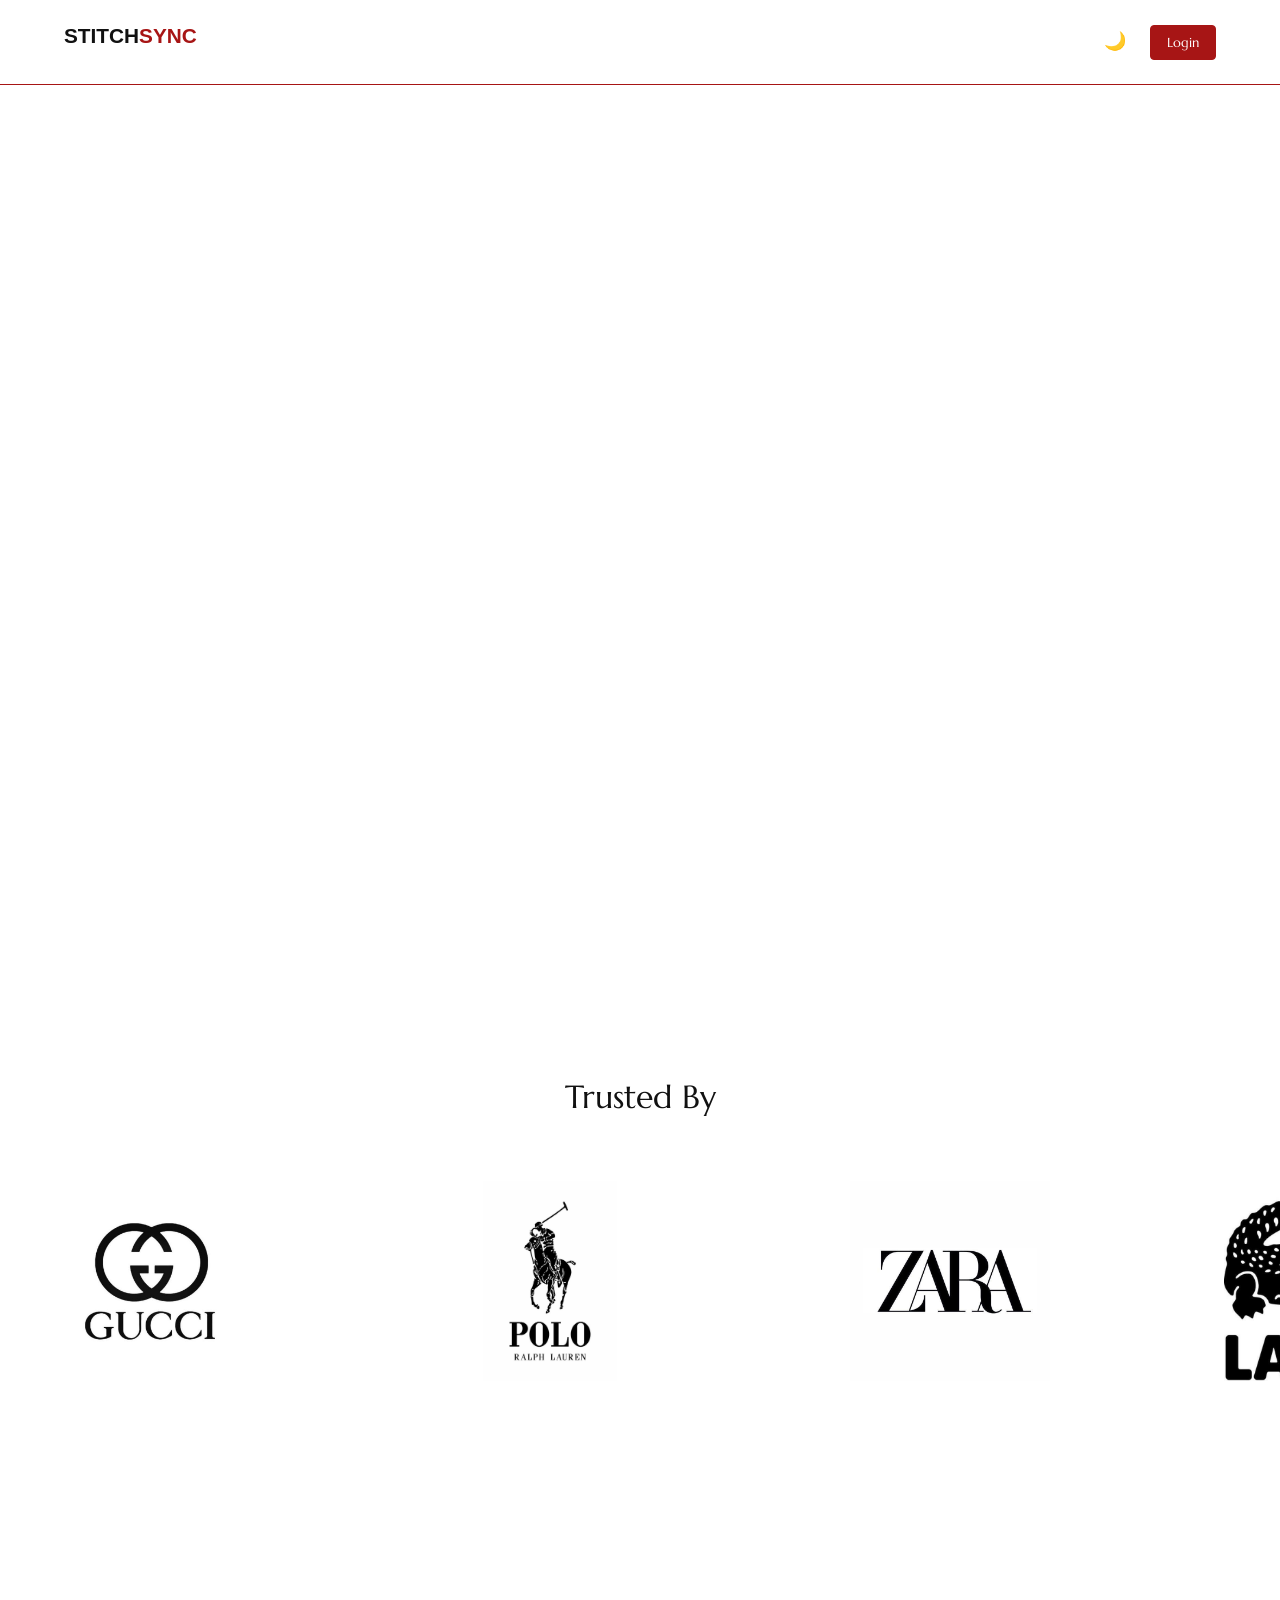
==== UI/index.html @ 815ba81d "dd" ====
<!DOCTYPE html>
<html lang="en">

<head>
<meta charset="UTF-8">
<meta name="viewport" content="width=device-width, initial-scale=1.0">
<title>StitchSync | Bespoke Fashion Tech</title>

<link rel="stylesheet" href="landing.css">

<link rel="preconnect" href="https://fonts.googleapis.com">
<link rel="preconnect" href="https://fonts.gstatic.com" crossorigin>

<link href="https://fonts.googleapis.com/css2?family=Marcellus&display=swap" rel="stylesheet">
<link href="https://fonts.googleapis.com/css2?family=Great+Vibes&family=Marcellus&display=swap" rel="stylesheet">

</head>

<body>

<section class="nav">
<nav class="navbar">

<div class="logo">STITCH<span>SYNC</span></div>

<div class="nav-links">

<button id="theme-toggle">🌙</button>
<button onclick="showLogin()" class="login-btn marcellus-regular">
Login
</button>

</div>

</nav>
</section>

<section class="hero-section">

<div class="hero-text">

<h1 class="hero-title great-vibes-regular">
The Future of Bespoke Fashion 
</h1>

<p class="marcellus-regular">
Virtual Fitting meets Precision Biometric Datas.
</p>
<p>
    A platform that connects fashion designers with customers, enabling them to create bespoke pieces with precision and ease\.
</p>

<button class="cta-button">Get Started</button>

</div>

<video class="hero-video" autoplay muted loop>
<source src="/206029_medium.mp4" type="video/mp4">
</video>

</section>
<header class="tbh marcellus-regular">
    Trusted By
</header>
<!-- section 3 -->
<section class="scroll-section">

<div class="scroll-track">

<!-- duplicate images for smooth loop -->
<div class="scroll-track-container">

    <img src="/image/download (2).jpg" class="scroll-img">
    <img src="/image/Ralph Lauren polo🐎.jpg" class="scroll-img">
    <img src="/image/Zara Logo.jpg" class="scroll-img">
    <img src="/image/download.jpg" class="scroll-img">
    
</div>
<!-- duplicate images for smooth loop -->
<div class="scroll-track-container">

    <img src="/image/download (2).jpg" class="scroll-img">
    <img src="/image/Ralph Lauren polo🐎.jpg" class="scroll-img">
    <img src="/image/Zara Logo.jpg" class="scroll-img">
    <img src="/image/download.jpg" class="scroll-img">
</div>

<div class="scroll-track-container">

    <img src="/image/download (2).jpg" class="scroll-img">
    <img src="/image/Ralph Lauren polo🐎.jpg" class="scroll-img">
    <img src="/image/Zara Logo.jpg" class="scroll-img">
    <img src="/image/download.jpg" class="scroll-img">
</div>


</div>

</section>

<script src="landing.js"></script>

</body>
</html>
---- UI/landing.css ----
:root{
--bg-color:#ffffff;
--text-color:#111;
--nav-bg:#ffffff;
--accent:#a71515;
}

.dark-mode{
--bg-color:#0e0e0e;
--text-color:#f5f5f5;
--nav-bg:#1a1a1a;
--accent:#ff4d4d;
}
.marcellus-regular { font-family: "Marcellus", serif; font-weight: 400; font-style: normal; } .great-vibes-regular { font-family: "Great Vibes", cursive; font-weight: 400; font-style: normal; }

body{
font-family:'Helvetica Neue', Arial, sans-serif;
background:var(--bg-color);
color:var(--text-color);
margin:0;
transition:0.4s;
}

.navbar{
display:flex;
justify-content:space-between;
padding:1.5rem 5%;
background:var(--nav-bg);
border-bottom:1px solid var(--accent);
}

.logo{
font-weight:bold;
font-size:1.3rem;
}

.logo span{
color:var(--accent);
}

.login-btn{
padding:0.5rem 1rem;
border:1px solid var(--accent);
border-radius:4px;
background:var(--accent);
color:#fff;
cursor:pointer;
}

#theme-toggle{
margin-right:10px;
padding:6px 10px;
border:none;
background:transparent;
font-size:18px;
cursor:pointer;
}

.hero-section{
position:relative;
height:80vh;
overflow:hidden;
display:flex;
gap:3rem;
justify-content:center;
margin-top:7rem;
margin-bottom: 10rem;

}

.hero-text{
display:flex;
flex-direction:column;
justify-content:center;
align-items:center;
text-align:center;
}

.hero-title{
font-size:3rem;
margin-bottom:1rem;
}

.hero-video{
object-fit:contain;
}

header.tbh{
font-size: 2rem;
margin-bottom: 2rem;
text-align: center;
}

/* scroll section 3 */
.scroll-section{
width:100%;
overflow:hidden;
padding:2rem 0;
background:#ffffff;
margin-bottom: 30rem;
}

.scroll-track{
display:flex;
align-items:center;
gap:70px;
width:max-content;

animation: scrollLeft 20s linear infinite;
}
.scroll-track-container{
display:flex;
gap:100px;
}

.scroll-img{
height:200px;
width:300px;
object-fit:contain;
}

@keyframes scrollLeft{

0%{
transform: translateX(0);
}

100%{
transform: translateX(-50%);
}

}
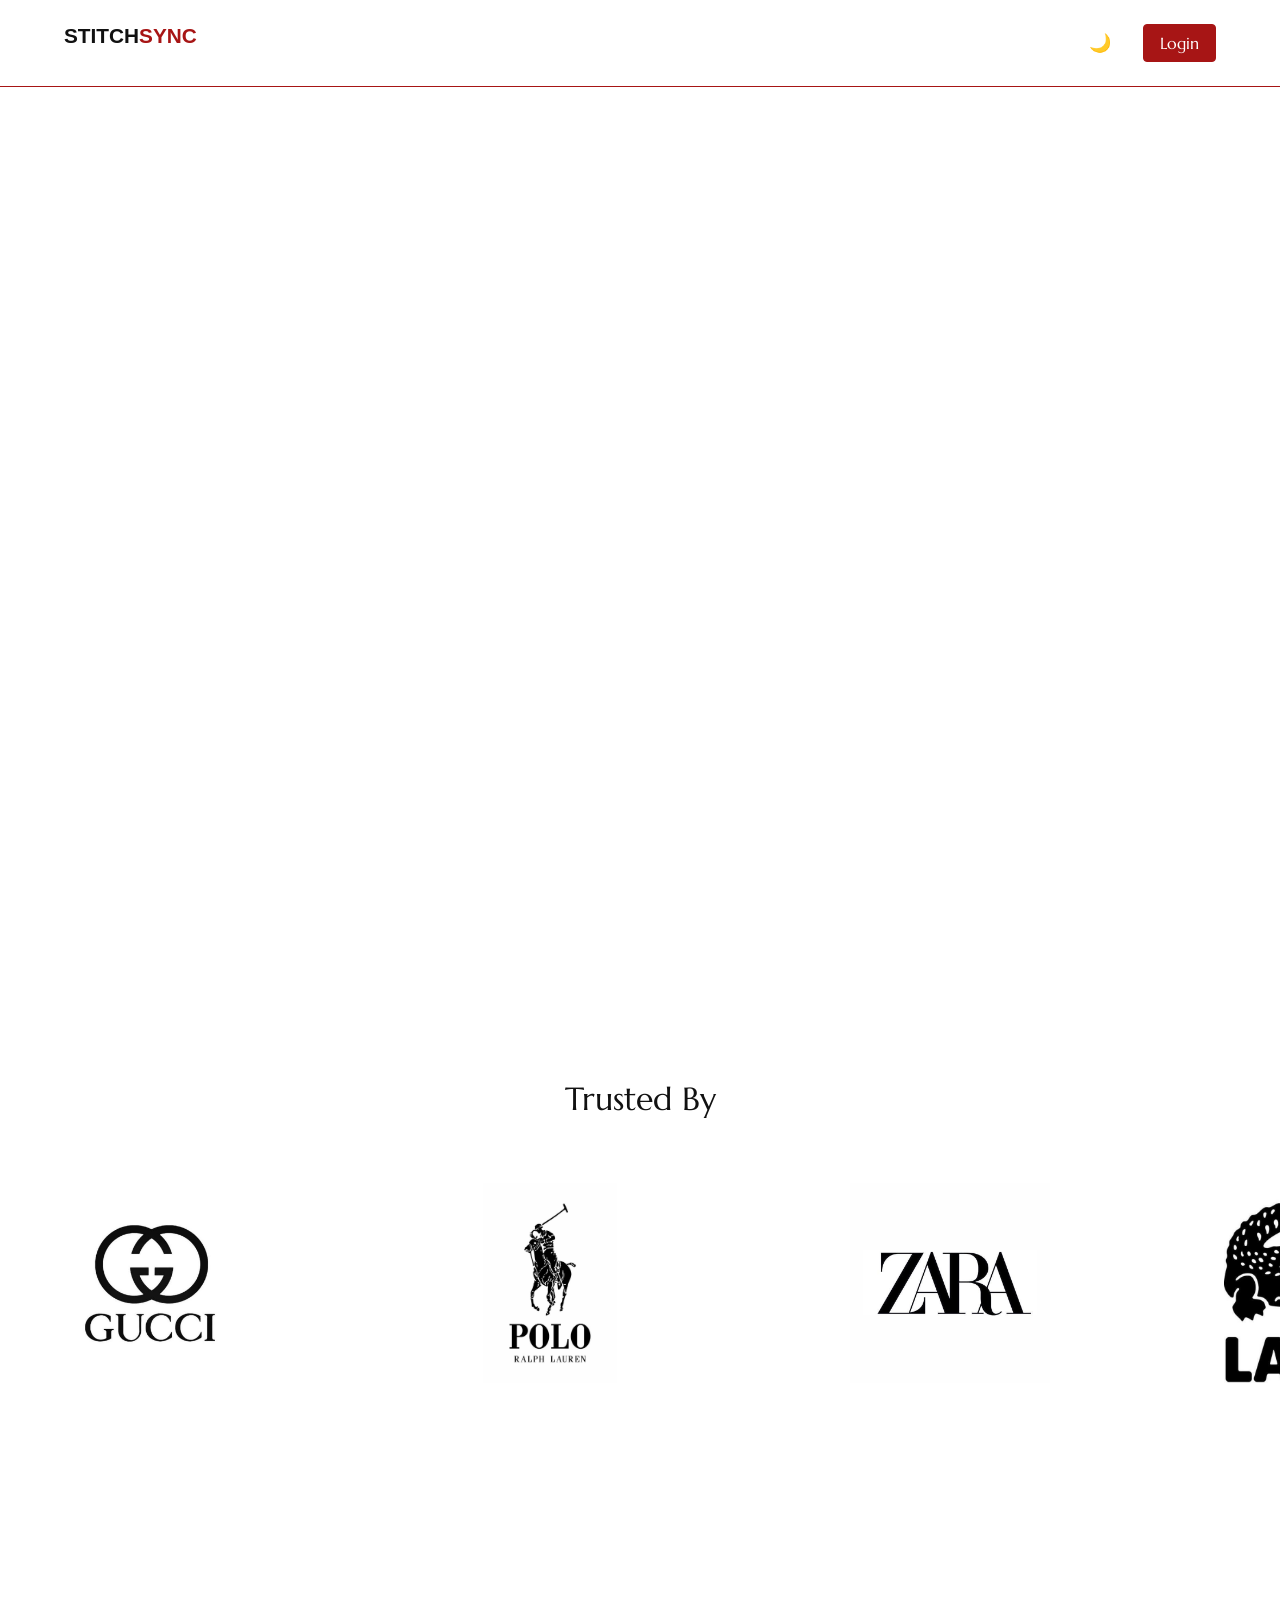
==== commit 70922c41: "kk" ====
--- a/UI/index.html
+++ b/UI/index.html
@@ -7,6 +7,7 @@
 <title>StitchSync | Bespoke Fashion Tech</title>
 
 <link rel="stylesheet" href="landing.css">
+<link rel="stylesheet" href="responsive.css">
 
 <link rel="preconnect" href="https://fonts.googleapis.com">
 <link rel="preconnect" href="https://fonts.gstatic.com" crossorigin>
@@ -26,9 +27,9 @@
 <div class="nav-links">
 
 <button id="theme-toggle">🌙</button>
-<button onclick="showLogin()" class="login-btn marcellus-regular">
+<a href="userlogin.html" class="login-btn marcellus-regular">
 Login
-</button>
+</a>
 
 </div>
 
@@ -46,16 +47,14 @@
 <p class="marcellus-regular">
 Virtual Fitting meets Precision Biometric Datas.
 </p>
-<p>
-    A platform that connects fashion designers with customers, enabling them to create bespoke pieces with precision and ease\.
-</p>
 
-<button class="cta-button">Get Started</button>
+
+<button class="cta-button" id="get-started">Enter the Atelier</button>
 
 </div>
 
-<video class="hero-video" autoplay muted loop>
-<source src="/206029_medium.mp4" type="video/mp4">
+<video class="hero-video" autoplay muted loop playsinline>
+<source src="206029_medium.mp4" type="video/mp4">
 </video>
 
 </section>
@@ -70,27 +69,27 @@
 <!-- duplicate images for smooth loop -->
 <div class="scroll-track-container">
 
-    <img src="/image/download (2).jpg" class="scroll-img">
-    <img src="/image/Ralph Lauren polo🐎.jpg" class="scroll-img">
-    <img src="/image/Zara Logo.jpg" class="scroll-img">
-    <img src="/image/download.jpg" class="scroll-img">
+    <img src="image/download-2.jpg" class="scroll-img">
+    <img src="image/ralph-lauren-polo.jpg" class="scroll-img">
+    <img src="image/zara-logo.jpg" class="scroll-img">
+    <img src="image/download.jpg" class="scroll-img">
     
 </div>
 <!-- duplicate images for smooth loop -->
 <div class="scroll-track-container">
 
-    <img src="/image/download (2).jpg" class="scroll-img">
-    <img src="/image/Ralph Lauren polo🐎.jpg" class="scroll-img">
-    <img src="/image/Zara Logo.jpg" class="scroll-img">
-    <img src="/image/download.jpg" class="scroll-img">
+    <img src="image/download-2.jpg" class="scroll-img">
+    <img src="image/ralph-lauren-polo.jpg" class="scroll-img">
+    <img src="image/zara-logo.jpg" class="scroll-img">
+    <img src="image/download.jpg" class="scroll-img">
 </div>
 
 <div class="scroll-track-container">
 
-    <img src="/image/download (2).jpg" class="scroll-img">
-    <img src="/image/Ralph Lauren polo🐎.jpg" class="scroll-img">
-    <img src="/image/Zara Logo.jpg" class="scroll-img">
-    <img src="/image/download.jpg" class="scroll-img">
+    <img src="image/download-2.jpg" class="scroll-img">
+    <img src="image/ralph-lauren-polo.jpg" class="scroll-img">     
+    <img src="image/zara-logo.jpg" class="scroll-img">
+    <img src="image/download.jpg" class="scroll-img">
 </div>
 
 
@@ -98,7 +97,27 @@
 
 </section>
 
+<dialog class="role-dialog" id="role-dialog">
+  <form method="dialog" class="role-dialog__card">
+    <div class="role-dialog__header">
+      <div class="role-dialog__title marcellus-regular">Join StitchSync</div>
+      <button class="role-dialog__close" value="cancel" aria-label="Close">×</button>
+    </div>
+    <div class="role-dialog__body">
+      <div class="role-dialog__subtitle marcellus-regular">Sign up as</div>
+      <div class="role-dialog__actions">
+        <a class="role-dialog__btn role-dialog__btn--primary" href="signup.html?role=manufacturer">Manufacturer</a>
+        <a class="role-dialog__btn" href="signup.html?role=app">App User</a>
+      </div>
+      <div class="role-dialog__hint marcellus-regular">
+        Already have an account?
+        <a class="role-dialog__link" href="userlogin.html">Log in</a>
+      </div>
+    </div>
+  </form>
+</dialog>
+
 <script src="landing.js"></script>
 
 </body>
-</html>+</html>
--- a/UI/landing.css
+++ b/UI/landing.css
@@ -39,12 +39,21 @@
 }
 
 .login-btn{
+display:inline-flex;
+align-items:center;
 padding:0.5rem 1rem;
 border:1px solid var(--accent);
 border-radius:4px;
 background:var(--accent);
 color:#fff;
 cursor:pointer;
+text-decoration:none;
+}
+
+.nav-links{
+display:flex;
+align-items:center;
+gap:0.75rem;
 }
 
 #theme-toggle{
@@ -54,6 +63,121 @@
 background:transparent;
 font-size:18px;
 cursor:pointer;
+}
+
+.cta-button{
+display:inline-flex;
+align-items:center;
+justify-content:center;
+gap:0.5rem;
+padding:0.9rem 1.25rem;
+border-radius:999px;
+border:1px solid var(--accent);
+background:linear-gradient(135deg, var(--accent), #d84a4a);
+color:#fff;
+font-weight:600;
+letter-spacing:0.3px;
+cursor:pointer;
+transition:transform 0.15s ease, filter 0.15s ease;
+}
+
+.cta-button:hover{
+filter:brightness(1.03);
+transform:translateY(-1px);
+}
+
+.cta-button:active{
+transform:translateY(0);
+}
+
+.role-dialog{
+border:none;
+padding:0;
+background:transparent;
+}
+
+.role-dialog::backdrop{
+background:rgba(0,0,0,0.55);
+}
+
+.role-dialog__card{
+width:min(92vw, 440px);
+margin:auto;
+border-radius:16px;
+border:1px solid rgba(0,0,0,0.12);
+background:var(--nav-bg);
+color:var(--text-color);
+padding:1.1rem 1.1rem 1.25rem;
+box-shadow:0 20px 60px rgba(0,0,0,0.25);
+}
+
+.role-dialog__header{
+display:flex;
+align-items:center;
+justify-content:space-between;
+gap:1rem;
+margin-bottom:0.75rem;
+}
+
+.role-dialog__title{
+font-size:1.4rem;
+letter-spacing:0.4px;
+}
+
+.role-dialog__close{
+border:1px solid rgba(0,0,0,0.14);
+background:transparent;
+color:var(--text-color);
+border-radius:10px;
+width:38px;
+height:38px;
+cursor:pointer;
+font-size:22px;
+line-height:1;
+}
+
+.role-dialog__subtitle{
+font-size:1.05rem;
+margin-bottom:0.75rem;
+opacity:0.9;
+}
+
+.role-dialog__actions{
+display:grid;
+grid-template-columns:1fr;
+gap:0.75rem;
+margin-bottom:0.9rem;
+}
+
+.role-dialog__btn{
+display:inline-flex;
+align-items:center;
+justify-content:center;
+padding:0.9rem 1rem;
+border-radius:12px;
+border:1px solid rgba(0,0,0,0.14);
+background:transparent;
+color:var(--text-color);
+text-decoration:none;
+font-weight:600;
+}
+
+.role-dialog__btn--primary{
+border-color:var(--accent);
+background:var(--accent);
+color:#fff;
+}
+
+.role-dialog__hint{
+font-size:0.95rem;
+opacity:0.85;
+text-align:center;
+}
+
+.role-dialog__link{
+color:var(--accent);
+text-decoration:none;
+font-weight:600;
 }
 
 .hero-section{
@@ -129,4 +253,4 @@
 transform: translateX(-50%);
 }
 
-}+}
--- a/UI/responsive.css
+++ b/UI/responsive.css
@@ -0,0 +1,58 @@
+
+[class*="col-"] {
+  width: 100%;
+}
+
+@media only screen and (min-width: 600px) {
+  .col-s-1 {width: 8.33%;}
+  .col-s-2 {width: 16.66%;}
+  .col-s-3 {width: 25%;}
+  .col-s-4 {width: 33.33%;}
+  .col-s-5 {width: 41.66%;}
+  .col-s-6 {width: 50%;}
+  .col-s-7 {width: 58.33%;}
+  .col-s-8 {width: 66.66%;}
+  .col-s-9 {width: 75%;}
+  .col-s-10 {width: 83.33%;}
+  .col-s-11 {width: 91.66%;}
+  .col-s-12 {width: 100%;}
+}
+
+@media only screen and (min-width: 768px) {
+  .col-1 {width: 8.33%;}
+  .col-2 {width: 16.66%;}
+  .col-3 {width: 25%;}
+  .col-4 {width: 33.33%;}
+  .col-5 {width: 41.66%;}
+  .col-6 {width: 50%;}
+  .col-7 {width: 58.33%;}
+  .col-8 {width: 66.66%;}
+  .col-9 {width: 75%;}
+  .col-10 {width: 83.33%;}
+  .col-11 {width: 91.66%;}
+  .col-12 {width: 100%;}
+}
+
+@media screen and (max-width: 768px) {
+  .hero-section {
+    flex-direction: column;
+    height: auto;
+    margin-top: 4rem;
+    margin-bottom: 5rem;
+  }
+
+  .hero-text {
+    align-items: center;
+  }
+
+  .hero-title {
+    font-size: 2.5rem;
+  }
+
+  .hero-video {
+    width: 100%;
+    height: auto;
+    max-height: 50vh;
+    object-fit: cover;
+  }
+}
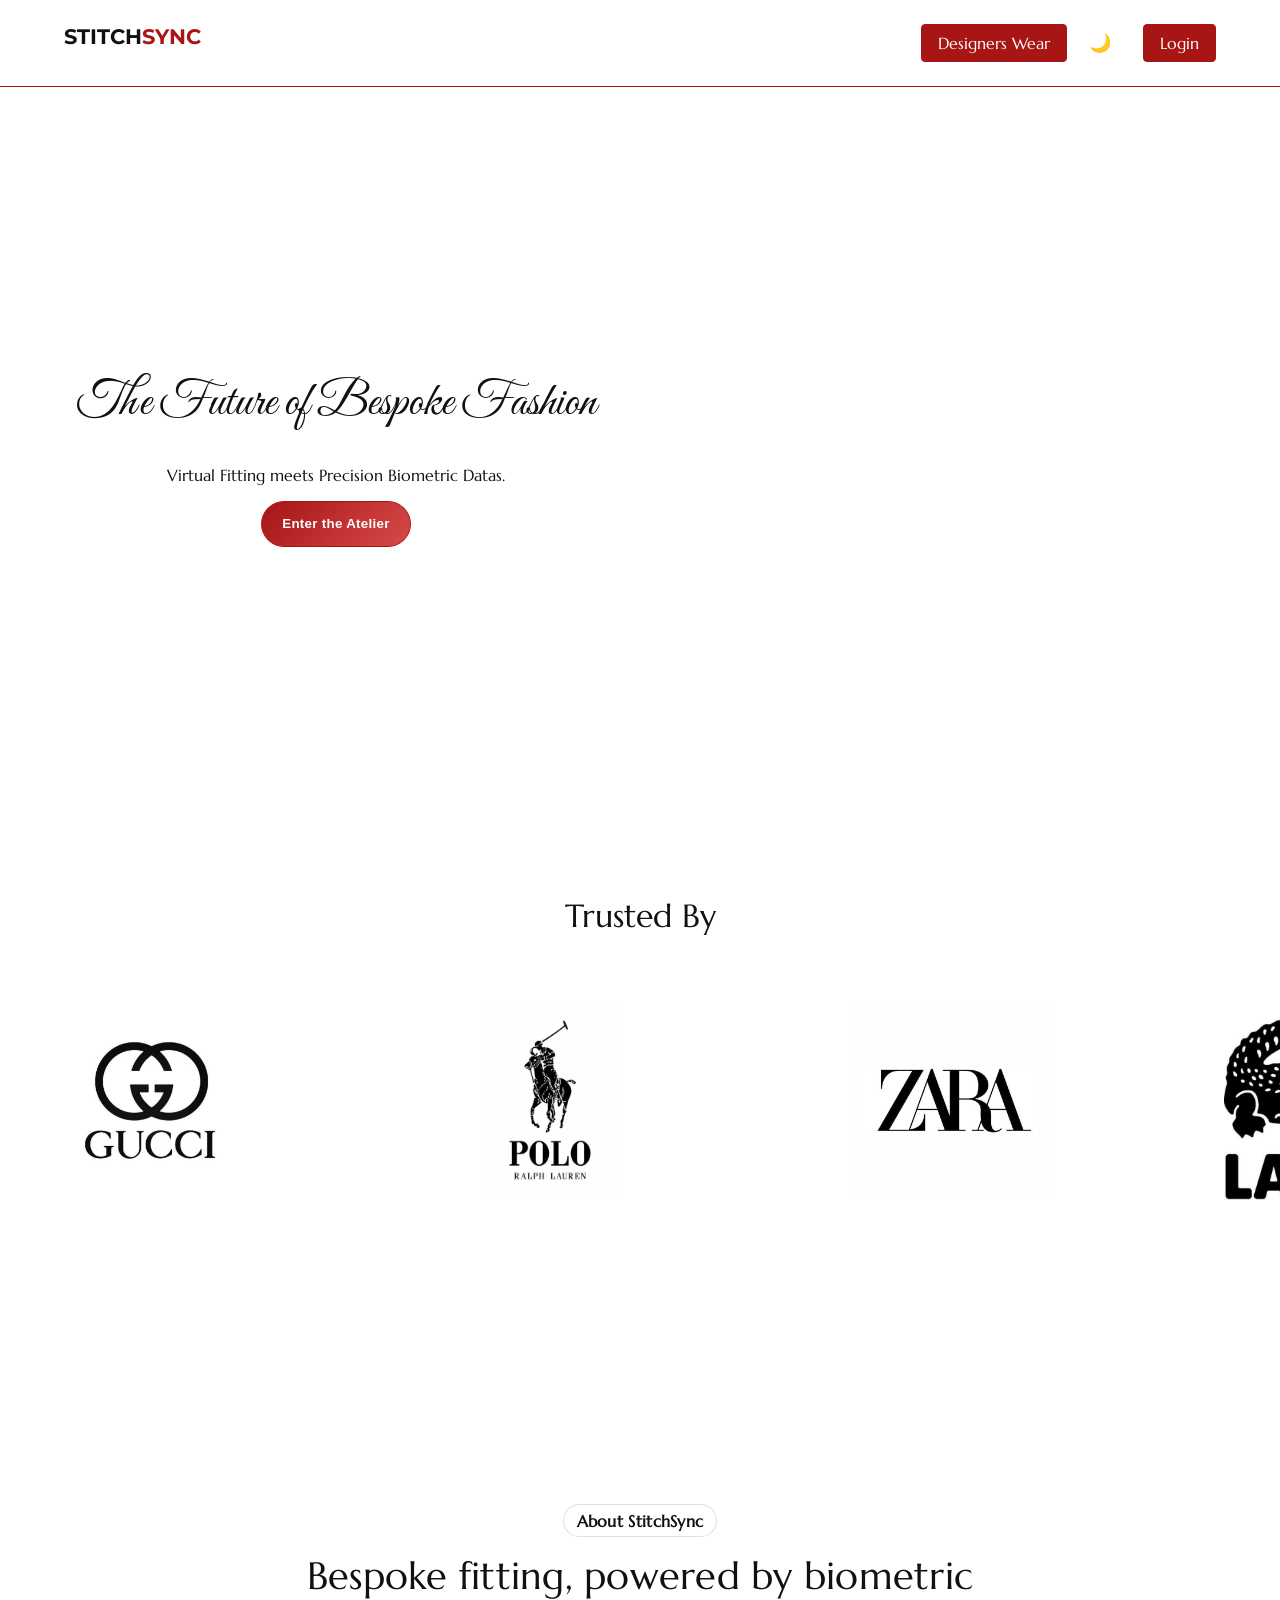
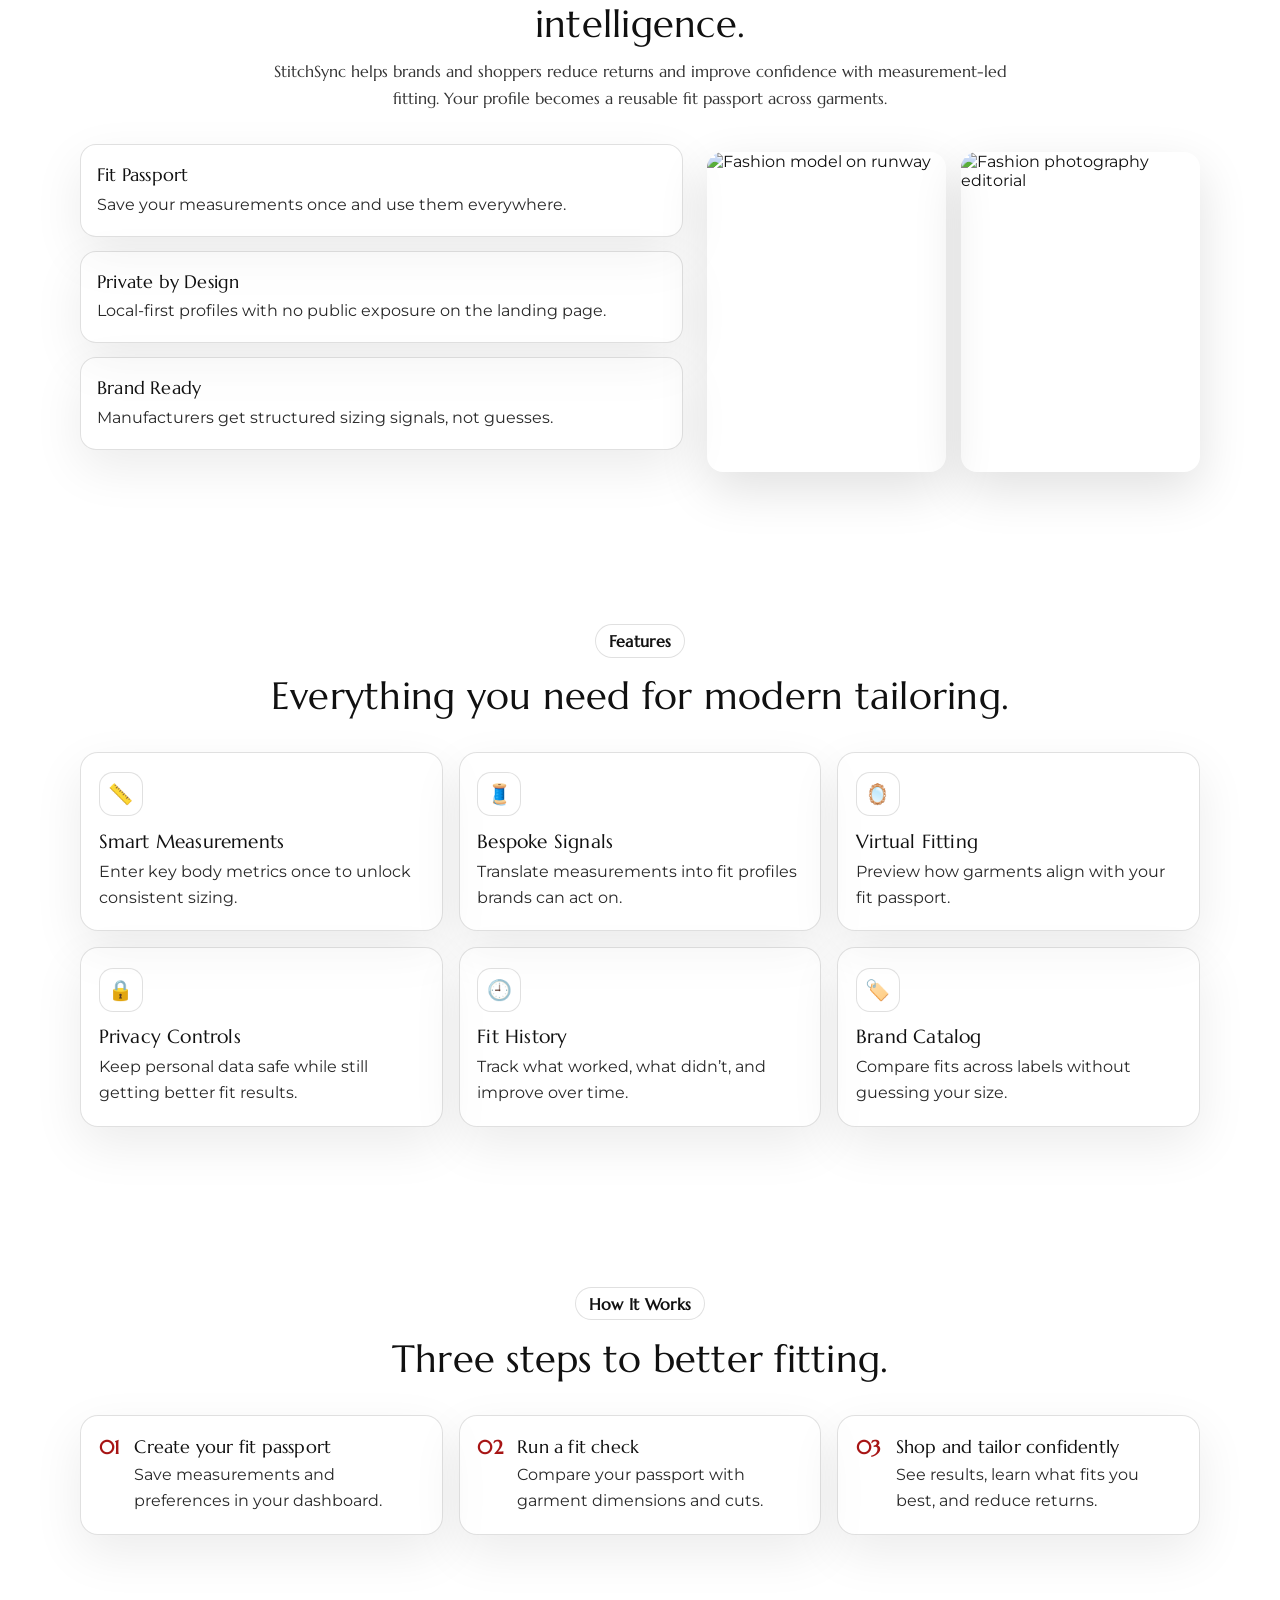
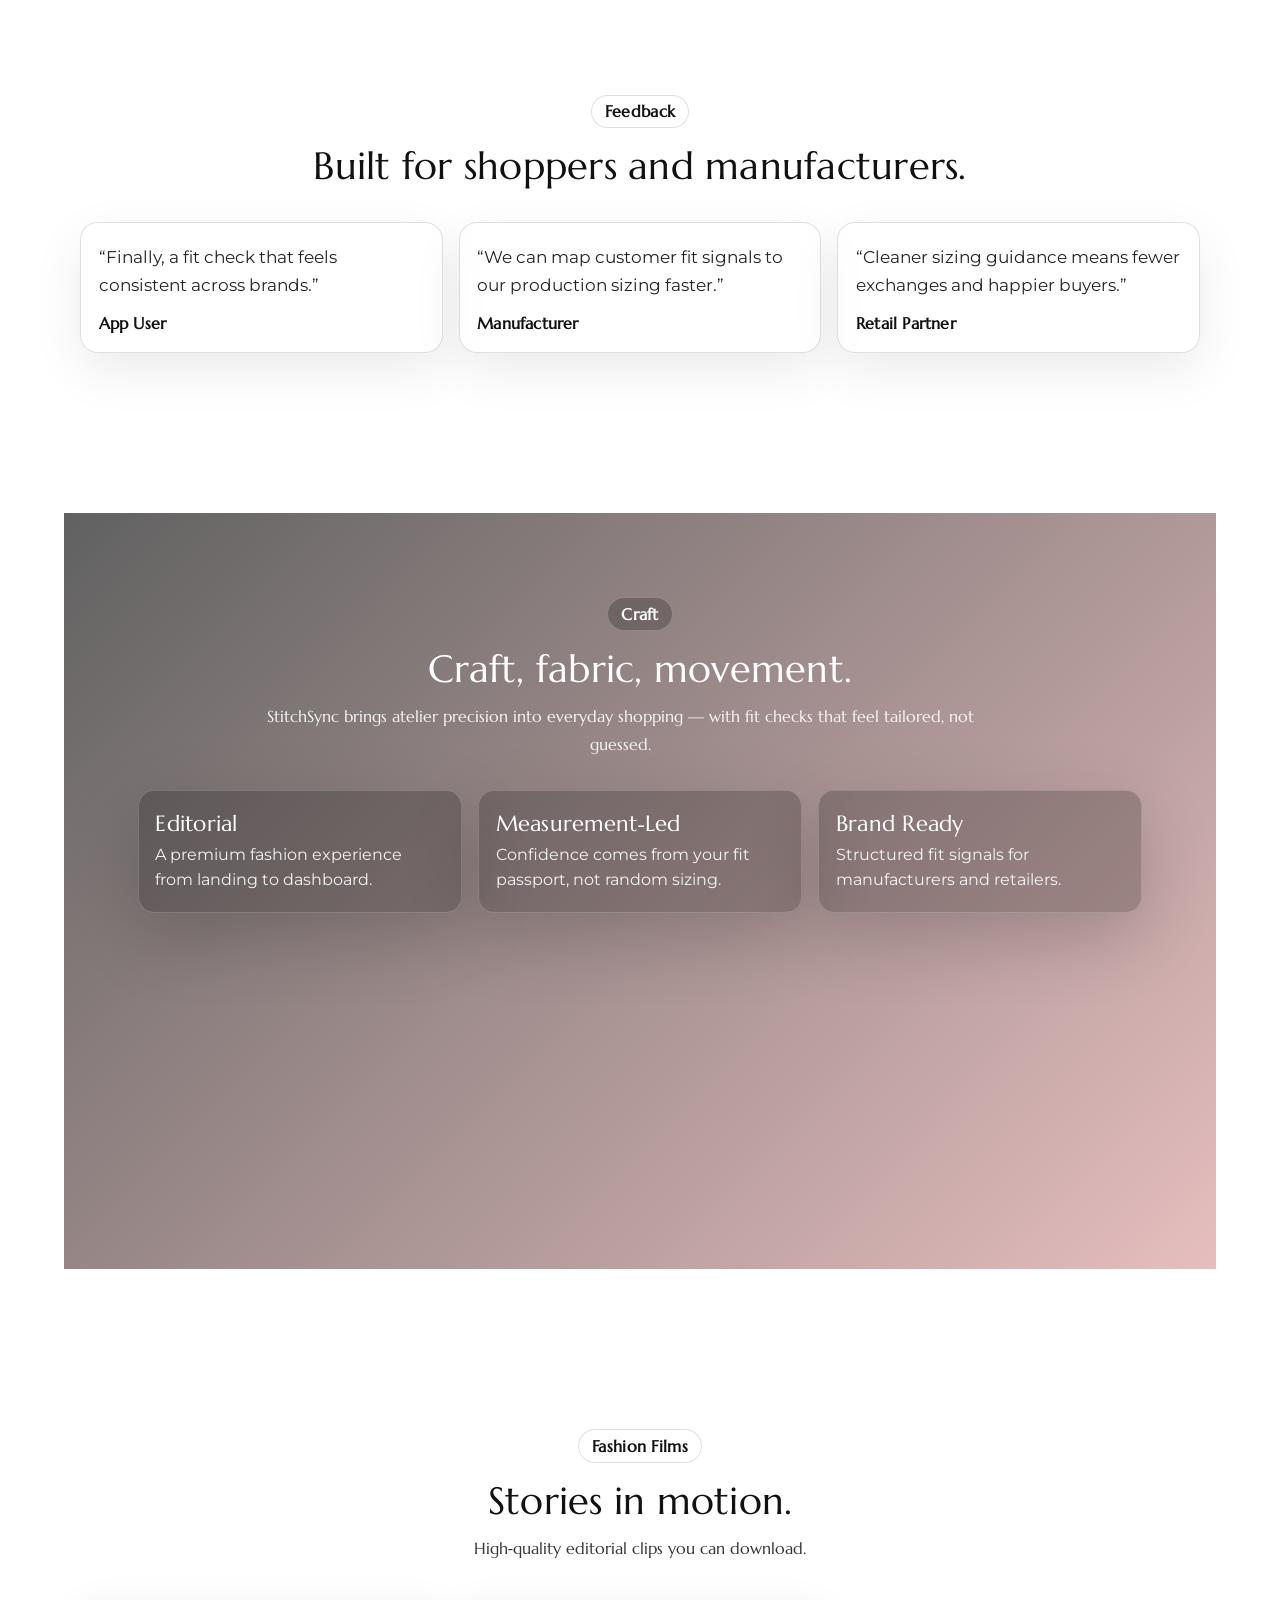
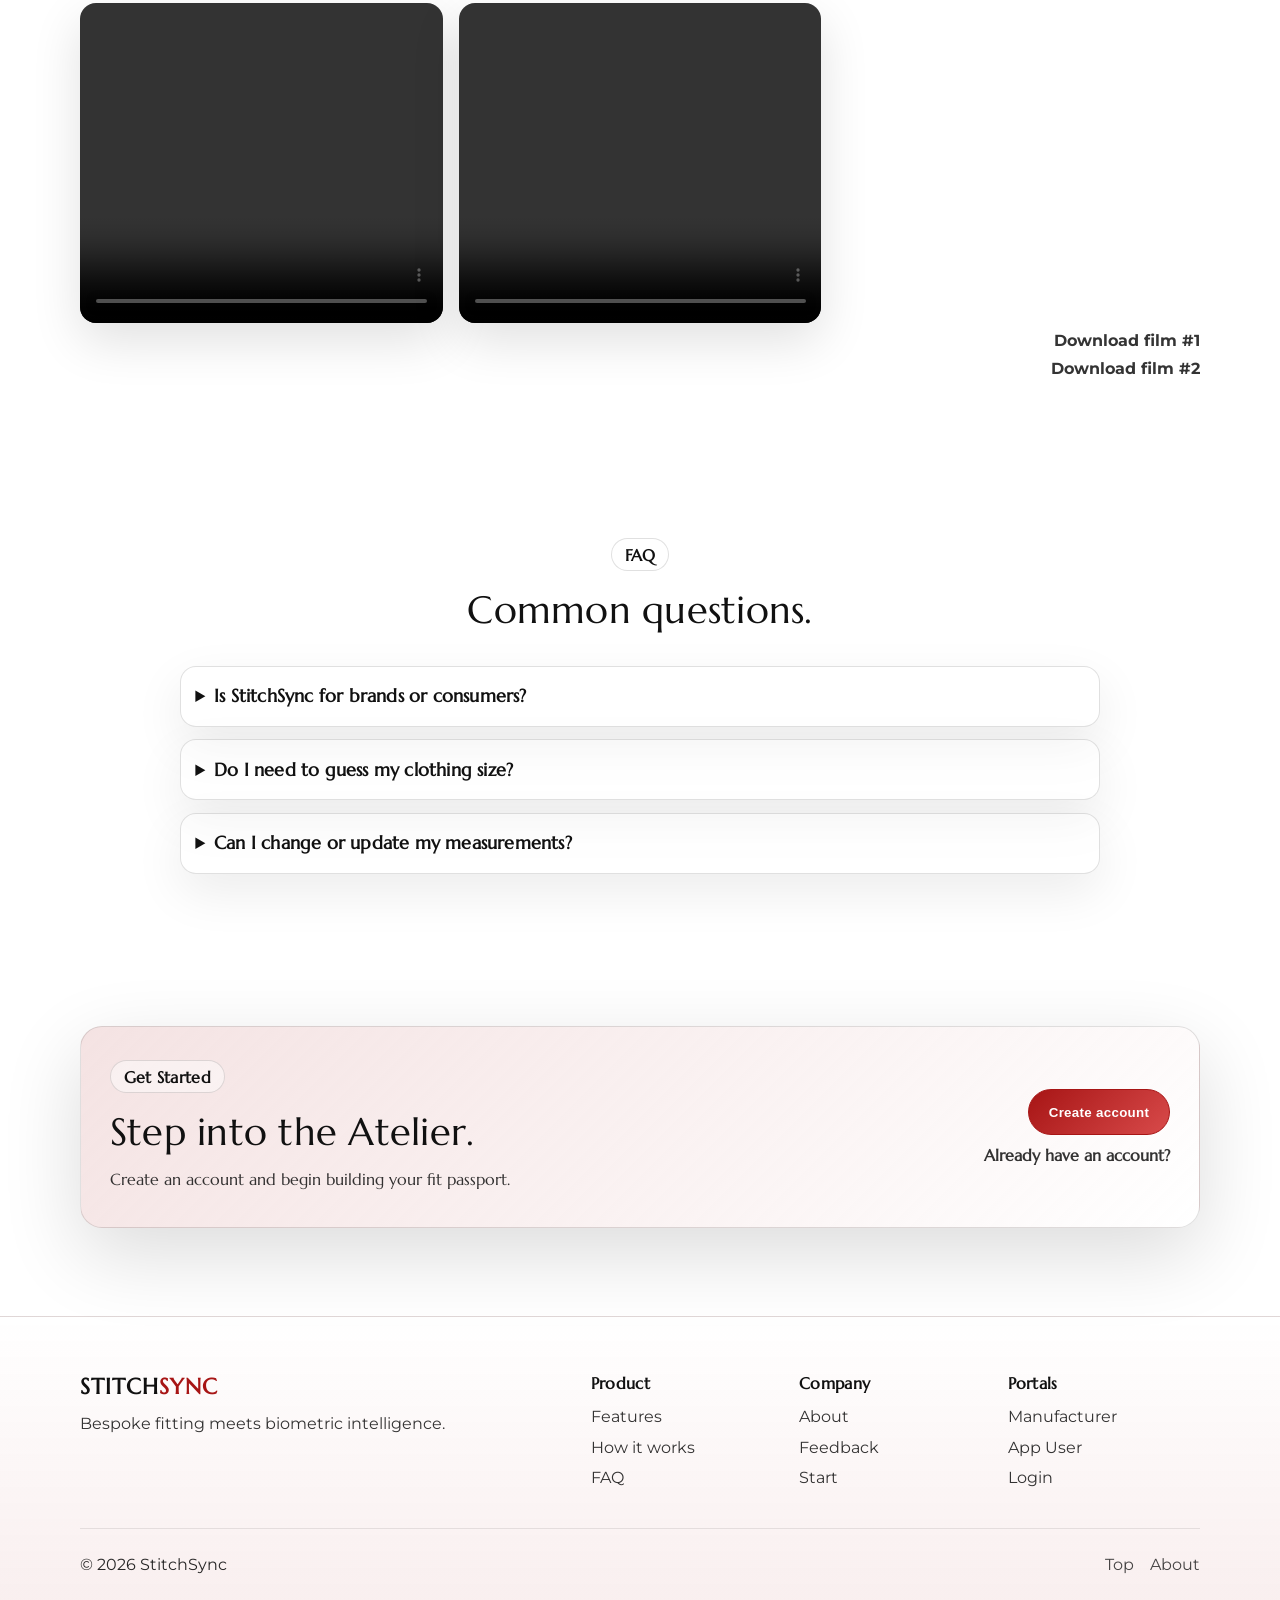
==== commit b63e0a59: "ccc" ====
--- a/UI/index.html
+++ b/UI/index.html
@@ -14,10 +14,11 @@
 
 <link href="https://fonts.googleapis.com/css2?family=Marcellus&display=swap" rel="stylesheet">
 <link href="https://fonts.googleapis.com/css2?family=Great+Vibes&family=Marcellus&display=swap" rel="stylesheet">
+<link href="https://fonts.googleapis.com/css2?family=Montserrat:wght@400;600;700;800&display=swap" rel="stylesheet">
 
 </head>
 
-<body>
+<body id="top">
 
 <section class="nav">
 <nav class="navbar">
@@ -26,6 +27,7 @@
 
 <div class="nav-links">
 
+<a href="shop.html" class="login-btn marcellus-regular">Designers Wear</a>
 <button id="theme-toggle">🌙</button>
 <a href="userlogin.html" class="login-btn marcellus-regular">
 Login
@@ -97,6 +99,270 @@
 
 </section>
 
+<section class="section about-section" id="about" data-reveal>
+  <div class="section-inner">
+    <div class="section-head">
+      <div class="kicker marcellus-regular">About StitchSync</div>
+      <h2 class="section-title marcellus-regular">Bespoke fitting, powered by biometric intelligence.</h2>
+      <p class="section-sub marcellus-regular">
+        StitchSync helps brands and shoppers reduce returns and improve confidence with measurement-led fitting.
+        Your profile becomes a reusable fit passport across garments.
+      </p>
+    </div>
+
+    <div class="about-grid">
+      <div class="about-copy">
+        <div class="about-points">
+          <div class="point" data-reveal>
+            <div class="point-title marcellus-regular">Fit Passport</div>
+            <div class="point-text">Save your measurements once and use them everywhere.</div>
+          </div>
+          <div class="point" data-reveal>
+            <div class="point-title marcellus-regular">Private by Design</div>
+            <div class="point-text">Local-first profiles with no public exposure on the landing page.</div>
+          </div>
+          <div class="point" data-reveal>
+            <div class="point-title marcellus-regular">Brand Ready</div>
+            <div class="point-text">Manufacturers get structured sizing signals, not guesses.</div>
+          </div>
+        </div>
+      </div>
+
+      <div class="about-visual" data-reveal>
+        <img src="assets/img/about-fashion-1.jpg" alt="Fashion model on runway" loading="lazy" class="about-img">
+        <img src="assets/img/about-fashion-2.jpg" alt="Fashion photography editorial" loading="lazy" class="about-img">
+      </div>
+    </div>
+  </div>
+</section>
+
+<section class="section features-section" id="features" data-reveal>
+  <div class="section-inner">
+    <div class="section-head">
+      <div class="kicker marcellus-regular">Features</div>
+      <h2 class="section-title marcellus-regular">Everything you need for modern tailoring.</h2>
+    </div>
+
+    <div class="feature-grid">
+      <div class="feature" data-reveal>
+        <div class="feature-icon" aria-hidden="true">📏</div>
+        <div class="feature-title marcellus-regular">Smart Measurements</div>
+        <div class="feature-text">Enter key body metrics once to unlock consistent sizing.</div>
+      </div>
+      <div class="feature" data-reveal>
+        <div class="feature-icon" aria-hidden="true">🧵</div>
+        <div class="feature-title marcellus-regular">Bespoke Signals</div>
+        <div class="feature-text">Translate measurements into fit profiles brands can act on.</div>
+      </div>
+      <div class="feature" data-reveal>
+        <div class="feature-icon" aria-hidden="true">🪞</div>
+        <div class="feature-title marcellus-regular">Virtual Fitting</div>
+        <div class="feature-text">Preview how garments align with your fit passport.</div>
+      </div>
+      <div class="feature" data-reveal>
+        <div class="feature-icon" aria-hidden="true">🔒</div>
+        <div class="feature-title marcellus-regular">Privacy Controls</div>
+        <div class="feature-text">Keep personal data safe while still getting better fit results.</div>
+      </div>
+      <div class="feature" data-reveal>
+        <div class="feature-icon" aria-hidden="true">🕘</div>
+        <div class="feature-title marcellus-regular">Fit History</div>
+        <div class="feature-text">Track what worked, what didn’t, and improve over time.</div>
+      </div>
+      <div class="feature" data-reveal>
+        <div class="feature-icon" aria-hidden="true">🏷️</div>
+        <div class="feature-title marcellus-regular">Brand Catalog</div>
+        <div class="feature-text">Compare fits across labels without guessing your size.</div>
+      </div>
+    </div>
+  </div>
+</section>
+
+<section class="section how-section" id="how" data-reveal>
+  <div class="section-inner">
+    <div class="section-head">
+      <div class="kicker marcellus-regular">How It Works</div>
+      <h2 class="section-title marcellus-regular">Three steps to better fitting.</h2>
+    </div>
+
+    <div class="steps">
+      <div class="step" data-reveal>
+        <div class="step-num marcellus-regular">01</div>
+        <div class="step-body">
+          <div class="step-title marcellus-regular">Create your fit passport</div>
+          <div class="step-text">Save measurements and preferences in your dashboard.</div>
+        </div>
+      </div>
+      <div class="step" data-reveal>
+        <div class="step-num marcellus-regular">02</div>
+        <div class="step-body">
+          <div class="step-title marcellus-regular">Run a fit check</div>
+          <div class="step-text">Compare your passport with garment dimensions and cuts.</div>
+        </div>
+      </div>
+      <div class="step" data-reveal>
+        <div class="step-num marcellus-regular">03</div>
+        <div class="step-body">
+          <div class="step-title marcellus-regular">Shop and tailor confidently</div>
+          <div class="step-text">See results, learn what fits you best, and reduce returns.</div>
+        </div>
+      </div>
+    </div>
+  </div>
+</section>
+
+<section class="section testimonials-section" id="testimonials" data-reveal>
+  <div class="section-inner">
+    <div class="section-head">
+      <div class="kicker marcellus-regular">Feedback</div>
+      <h2 class="section-title marcellus-regular">Built for shoppers and manufacturers.</h2>
+    </div>
+
+    <div class="testimonial-grid">
+      <div class="testimonial" data-reveal>
+        <div class="quote">“Finally, a fit check that feels consistent across brands.”</div>
+        <div class="who marcellus-regular">App User</div>
+      </div>
+      <div class="testimonial" data-reveal>
+        <div class="quote">“We can map customer fit signals to our production sizing faster.”</div>
+        <div class="who marcellus-regular">Manufacturer</div>
+      </div>
+      <div class="testimonial" data-reveal>
+        <div class="quote">“Cleaner sizing guidance means fewer exchanges and happier buyers.”</div>
+        <div class="who marcellus-regular">Retail Partner</div>
+      </div>
+    </div>
+  </div>
+</section>
+
+<section class="section gallery-section gallery-section--video" id="gallery" data-reveal>
+  <div class="video-hero">
+    <video class="video-hero__bg" autoplay muted loop playsinline preload="metadata">
+      <source src="assets/video/fashion1.webm" type="video/webm">
+    </video>
+    <div class="video-hero__overlay" aria-hidden="true"></div>
+    <div class="section-inner video-hero__content">
+      <div class="section-head">
+        <div class="kicker marcellus-regular">Craft</div>
+        <h2 class="section-title marcellus-regular">Craft, fabric, movement.</h2>
+        <p class="section-sub marcellus-regular">
+          StitchSync brings atelier precision into everyday shopping — with fit checks that feel tailored, not guessed.
+        </p>
+      </div>
+      <div class="video-hero__highlights">
+        <div class="mini-card" data-reveal>
+          <div class="mini-kpi marcellus-regular">Editorial</div>
+          <div class="mini-desc">A premium fashion experience from landing to dashboard.</div>
+        </div>
+        <div class="mini-card" data-reveal>
+          <div class="mini-kpi marcellus-regular">Measurement‑Led</div>
+          <div class="mini-desc">Confidence comes from your fit passport, not random sizing.</div>
+        </div>
+        <div class="mini-card" data-reveal>
+          <div class="mini-kpi marcellus-regular">Brand Ready</div>
+          <div class="mini-desc">Structured fit signals for manufacturers and retailers.</div>
+        </div>
+      </div>
+    </div>
+  </div>
+</section>
+
+<section class="section videos-section" id="videos" data-reveal>
+  <div class="section-inner">
+    <div class="section-head">
+      <div class="kicker marcellus-regular">Fashion Films</div>
+      <h2 class="section-title marcellus-regular">Stories in motion.</h2>
+      <p class="section-sub marcellus-regular">High‑quality editorial clips you can download.</p>
+    </div>
+    <div class="feature-grid">
+      <video class="about-img" controls preload="metadata">
+        <source src="assets/video/fashion1.webm" type="video/webm">
+      </video>
+      <video class="about-img" controls preload="metadata">
+        <source src="assets/video/fashion2.webm" type="video/webm">
+      </video>
+    </div>
+    <div class="cta-actions" style="margin-top:1rem;">
+      <a class="cta-link" href="assets/video/fashion1.webm" download>Download film #1</a>
+      <a class="cta-link" href="assets/video/fashion2.webm" download>Download film #2</a>
+    </div>
+  </div>
+</section>
+
+<section class="section faq-section" id="faq" data-reveal>
+  <div class="section-inner">
+    <div class="section-head">
+      <div class="kicker marcellus-regular">FAQ</div>
+      <h2 class="section-title marcellus-regular">Common questions.</h2>
+    </div>
+
+    <div class="faq">
+      <details class="faq-item" data-reveal>
+        <summary class="marcellus-regular">Is StitchSync for brands or consumers?</summary>
+        <div class="faq-body">Both. App users manage fit passports, while manufacturers use structured fit signals.</div>
+      </details>
+      <details class="faq-item" data-reveal>
+        <summary class="marcellus-regular">Do I need to guess my clothing size?</summary>
+        <div class="faq-body">No. StitchSync focuses on measurements and fit results rather than manual size selection.</div>
+      </details>
+      <details class="faq-item" data-reveal>
+        <summary class="marcellus-regular">Can I change or update my measurements?</summary>
+        <div class="faq-body">Yes. Update your measurements anytime in the dashboard to refresh fit recommendations.</div>
+      </details>
+    </div>
+  </div>
+</section>
+
+<section class="section cta-section" id="start" data-reveal>
+  <div class="section-inner cta-inner">
+    <div class="cta-copy">
+      <div class="kicker marcellus-regular">Get Started</div>
+      <h2 class="section-title marcellus-regular">Step into the Atelier.</h2>
+      <p class="section-sub marcellus-regular">Create an account and begin building your fit passport.</p>
+    </div>
+    <div class="cta-actions">
+      <button class="cta-button" id="get-started-cta" type="button">Create account</button>
+      <a class="cta-link marcellus-regular" href="userlogin.html">Already have an account?</a>
+    </div>
+  </div>
+</section>
+
+<footer class="footer" data-reveal>
+  <div class="footer-inner">
+    <div class="footer-brand">
+      <div class="footer-logo marcellus-regular">STITCH<span>SYNC</span></div>
+      <div class="footer-tag">Bespoke fitting meets biometric intelligence.</div>
+    </div>
+    <div class="footer-cols">
+      <div class="footer-col">
+        <div class="footer-title marcellus-regular">Product</div>
+        <a class="footer-link" href="#features">Features</a>
+        <a class="footer-link" href="#how">How it works</a>
+        <a class="footer-link" href="#faq">FAQ</a>
+      </div>
+      <div class="footer-col">
+        <div class="footer-title marcellus-regular">Company</div>
+        <a class="footer-link" href="#about">About</a>
+        <a class="footer-link" href="#testimonials">Feedback</a>
+        <a class="footer-link" href="#start">Start</a>
+      </div>
+      <div class="footer-col">
+        <div class="footer-title marcellus-regular">Portals</div>
+        <a class="footer-link" href="signup.html?role=manufacturer">Manufacturer</a>
+        <a class="footer-link" href="signup.html?role=app">App User</a>
+        <a class="footer-link" href="userlogin.html">Login</a>
+      </div>
+    </div>
+  </div>
+  <div class="footer-bottom">
+    <div>© <span id="year"></span> StitchSync</div>
+    <div class="footer-small-links">
+      <a class="footer-link" href="#top">Top</a>
+      <a class="footer-link" href="#about">About</a>
+    </div>
+  </div>
+</footer>
+
 <dialog class="role-dialog" id="role-dialog">
   <form method="dialog" class="role-dialog__card">
     <div class="role-dialog__header">
--- a/UI/landing.css
+++ b/UI/landing.css
@@ -13,12 +13,19 @@
 }
 .marcellus-regular { font-family: "Marcellus", serif; font-weight: 400; font-style: normal; } .great-vibes-regular { font-family: "Great Vibes", cursive; font-weight: 400; font-style: normal; }
 
+*,
+*::before,
+*::after{
+box-sizing:border-box;
+}
+
 body{
-font-family:'Helvetica Neue', Arial, sans-serif;
+font-family:'Montserrat', system-ui, -apple-system, 'Segoe UI', Arial, sans-serif;
 background:var(--bg-color);
 color:var(--text-color);
 margin:0;
 transition:0.4s;
+overflow-x:hidden;
 }
 
 .navbar{
@@ -27,6 +34,13 @@
 padding:1.5rem 5%;
 background:var(--nav-bg);
 border-bottom:1px solid var(--accent);
+  position:fixed;
+  top:0;
+  left:0;
+  right:0;
+  width:100%;
+  z-index:60;
+backdrop-filter:saturate(120%) blur(6px);
 }
 
 .logo{
@@ -182,13 +196,15 @@
 
 .hero-section{
 position:relative;
-height:80vh;
+height:min(80vh, 720px);
 overflow:hidden;
 display:flex;
 gap:3rem;
 justify-content:center;
-margin-top:7rem;
-margin-bottom: 10rem;
+align-items:center;
+padding:0 5%;
+margin-top:5rem;
+margin-bottom:6rem;
 
 }
 
@@ -207,6 +223,95 @@
 
 .hero-video{
 object-fit:contain;
+width:min(48vw, 560px);
+max-height:70vh;
+display:block;
+}
+
+.navbar.is-scrolled{
+box-shadow:0 10px 30px rgba(0,0,0,0.10);
+}
+
+.about-visual{
+display:grid;
+grid-template-columns:repeat(2, 1fr);
+gap:0.9rem;
+}
+
+.about-img{
+width:100%;
+height:320px;
+object-fit:cover;
+border-radius:16px;
+box-shadow:0 18px 50px rgba(0,0,0,0.12);
+transform:translateY(8px);
+transition:transform 400ms ease, box-shadow 400ms ease, filter 400ms ease;
+}
+
+.about-img:hover{
+transform:translateY(0);
+filter:brightness(1.04);
+box-shadow:0 20px 60px rgba(0,0,0,0.16);
+}
+
+.gallery-section--video{
+padding:0;
+}
+
+.video-hero{
+position:relative;
+min-height:min(84vh, 820px);
+display:flex;
+align-items:stretch;
+}
+
+.video-hero__bg{
+position:absolute;
+inset:0;
+width:100%;
+height:100%;
+object-fit:cover;
+filter:saturate(115%) contrast(108%);
+}
+
+.video-hero__overlay{
+position:absolute;
+inset:0;
+background:linear-gradient(135deg, rgba(0,0,0,0.62), rgba(167,21,21,0.28));
+}
+
+.video-hero__content{
+position:relative;
+padding:5.25rem 5% 5.25rem;
+color:#fff;
+text-align:left;
+}
+
+.video-hero__content .kicker{
+border-color:rgba(255,255,255,0.22);
+background:rgba(0,0,0,0.22);
+}
+
+.video-hero__content .section-sub{
+opacity:0.92;
+max-width:720px;
+}
+
+.video-hero__highlights{
+margin-top:2rem;
+display:grid;
+grid-template-columns:repeat(3, 1fr);
+gap:1rem;
+}
+
+.video-hero__highlights .mini-card{
+border-color:rgba(255,255,255,0.18);
+background:rgba(0,0,0,0.22);
+box-shadow:0 24px 70px rgba(0,0,0,0.18);
+}
+
+.video-hero__highlights .mini-desc{
+opacity:0.92;
 }
 
 header.tbh{
@@ -220,8 +325,8 @@
 width:100%;
 overflow:hidden;
 padding:2rem 0;
-background:#ffffff;
-margin-bottom: 30rem;
+background:var(--bg-color);
+margin-bottom: 12rem;
 }
 
 .scroll-track{
@@ -243,6 +348,435 @@
 object-fit:contain;
 }
 
+.section{
+width:100%;
+padding:5rem 5%;
+background:transparent;
+}
+
+.section-inner{
+max-width:1120px;
+margin:0 auto;
+}
+
+.section-head{
+max-width:760px;
+margin:0 auto 2rem;
+text-align:center;
+}
+
+.kicker{
+display:inline-flex;
+align-items:center;
+justify-content:center;
+gap:0.5rem;
+padding:0.35rem 0.8rem;
+border-radius:999px;
+border:1px solid rgba(0,0,0,0.12);
+background:rgba(255,255,255,0.45);
+letter-spacing:0.3px;
+font-weight:700;
+}
+
+.section-title{
+margin:0.9rem 0 0.65rem;
+font-size:2.35rem;
+letter-spacing:0.25px;
+}
+
+.section-sub{
+margin:0;
+opacity:0.85;
+line-height:1.7;
+}
+
+.about-grid{
+display:grid;
+grid-template-columns:1.1fr 0.9fr;
+gap:1.5rem;
+align-items:start;
+}
+
+.about-points{
+display:grid;
+gap:0.9rem;
+}
+
+.point{
+border:1px solid rgba(0,0,0,0.12);
+border-radius:16px;
+background:rgba(255,255,255,0.35);
+padding:1.1rem 1rem;
+box-shadow:0 18px 50px rgba(0,0,0,0.08);
+}
+
+.point-title{
+font-size:1.15rem;
+letter-spacing:0.2px;
+margin-bottom:0.35rem;
+}
+
+.point-text{
+opacity:0.9;
+line-height:1.65;
+}
+
+.about-cards{
+display:grid;
+gap:0.9rem;
+}
+
+.mini-card{
+border:1px solid rgba(0,0,0,0.12);
+border-radius:16px;
+background:linear-gradient(135deg, rgba(167,21,21,0.10), rgba(255,255,255,0.38));
+padding:1.2rem 1.05rem;
+box-shadow:0 22px 60px rgba(0,0,0,0.10);
+}
+
+.mini-kpi{
+font-size:1.35rem;
+letter-spacing:0.25px;
+margin-bottom:0.3rem;
+}
+
+.mini-desc{
+opacity:0.88;
+line-height:1.6;
+}
+
+.feature-grid{
+display:grid;
+grid-template-columns:repeat(3, 1fr);
+gap:1rem;
+}
+
+.feature{
+border:1px solid rgba(0,0,0,0.12);
+border-radius:18px;
+background:rgba(255,255,255,0.35);
+padding:1.2rem 1.1rem;
+box-shadow:0 18px 50px rgba(0,0,0,0.08);
+}
+
+.feature-icon{
+width:44px;
+height:44px;
+border-radius:14px;
+border:1px solid rgba(0,0,0,0.12);
+display:flex;
+align-items:center;
+justify-content:center;
+background:rgba(255,255,255,0.55);
+margin-bottom:0.8rem;
+font-size:20px;
+}
+
+.feature-title{
+font-size:1.2rem;
+letter-spacing:0.2px;
+margin-bottom:0.35rem;
+}
+
+.feature-text{
+opacity:0.9;
+line-height:1.65;
+}
+
+.steps{
+display:grid;
+grid-template-columns:repeat(3, 1fr);
+gap:1rem;
+}
+
+.step{
+border:1px solid rgba(0,0,0,0.12);
+border-radius:18px;
+background:rgba(255,255,255,0.35);
+padding:1.2rem 1.1rem;
+box-shadow:0 18px 50px rgba(0,0,0,0.08);
+display:flex;
+gap:0.9rem;
+}
+
+.step-num{
+font-weight:800;
+letter-spacing:0.25px;
+color:var(--accent);
+font-size:1.2rem;
+}
+
+.step-title{
+font-size:1.15rem;
+letter-spacing:0.2px;
+margin-bottom:0.25rem;
+}
+
+.step-text{
+opacity:0.9;
+line-height:1.65;
+}
+
+.testimonial-grid{
+display:grid;
+grid-template-columns:repeat(3, 1fr);
+gap:1rem;
+}
+
+.testimonial{
+border:1px solid rgba(0,0,0,0.12);
+border-radius:18px;
+background:rgba(255,255,255,0.35);
+padding:1.2rem 1.1rem;
+box-shadow:0 18px 50px rgba(0,0,0,0.08);
+}
+
+.quote{
+font-size:1.05rem;
+line-height:1.7;
+opacity:0.92;
+}
+
+.who{
+margin-top:0.85rem;
+font-weight:800;
+letter-spacing:0.2px;
+}
+
+.faq{
+max-width:920px;
+margin:0 auto;
+display:grid;
+gap:0.8rem;
+}
+
+.faq-item{
+border:1px solid rgba(0,0,0,0.12);
+border-radius:16px;
+background:rgba(255,255,255,0.35);
+padding:0.35rem 0.9rem;
+box-shadow:0 18px 50px rgba(0,0,0,0.08);
+}
+
+.faq-item summary{
+cursor:pointer;
+padding:0.8rem 0;
+font-size:1.1rem;
+letter-spacing:0.2px;
+font-weight:800;
+}
+
+.faq-body{
+padding:0 0 1rem;
+opacity:0.9;
+line-height:1.65;
+}
+
+.cta-section{
+padding:4.5rem 5% 5.5rem;
+}
+
+.cta-inner{
+border:1px solid rgba(0,0,0,0.12);
+border-radius:22px;
+background:linear-gradient(135deg, rgba(167,21,21,0.12), rgba(255,255,255,0.38));
+box-shadow:0 26px 80px rgba(0,0,0,0.14);
+padding:2.1rem 1.8rem;
+display:flex;
+align-items:center;
+justify-content:space-between;
+gap:1.5rem;
+}
+
+.cta-actions{
+display:flex;
+flex-direction:column;
+align-items:flex-end;
+gap:0.6rem;
+}
+
+.cta-link{
+color:var(--text-color);
+opacity:0.85;
+text-decoration:none;
+font-weight:700;
+}
+
+.cta-link:hover{
+opacity:1;
+text-decoration:underline;
+}
+
+.footer{
+background:linear-gradient(180deg, rgba(255,255,255,0.0), rgba(167,21,21,0.07));
+padding:3.5rem 5% 1.75rem;
+border-top:1px solid rgba(0,0,0,0.10);
+}
+
+.footer-inner{
+max-width:1120px;
+margin:0 auto;
+display:grid;
+grid-template-columns:1.1fr 1.4fr;
+gap:2rem;
+align-items:start;
+}
+
+.footer-logo{
+font-weight:900;
+letter-spacing:1px;
+font-size:1.35rem;
+}
+
+.footer-logo span{
+color:var(--accent);
+}
+
+.footer-tag{
+margin-top:0.6rem;
+opacity:0.85;
+line-height:1.7;
+}
+
+.footer-cols{
+display:grid;
+grid-template-columns:repeat(3, 1fr);
+gap:1rem;
+}
+
+.footer-title{
+font-weight:900;
+letter-spacing:0.3px;
+margin-bottom:0.55rem;
+}
+
+.footer-link{
+display:block;
+padding:0.35rem 0;
+color:var(--text-color);
+opacity:0.85;
+text-decoration:none;
+}
+
+.footer-link:hover{
+opacity:1;
+text-decoration:underline;
+}
+
+.footer-bottom{
+max-width:1120px;
+margin:2.25rem auto 0;
+padding-top:1.25rem;
+border-top:1px solid rgba(0,0,0,0.10);
+display:flex;
+align-items:center;
+justify-content:space-between;
+gap:1rem;
+opacity:0.9;
+}
+
+.footer-small-links{
+display:flex;
+align-items:center;
+gap:1rem;
+}
+
+.dark-mode .kicker,
+.dark-mode .point,
+.dark-mode .feature,
+.dark-mode .step,
+.dark-mode .testimonial,
+.dark-mode .faq-item,
+.dark-mode .cta-inner{
+border-color:rgba(255,255,255,0.14);
+background:rgba(255,255,255,0.06);
+}
+
+.dark-mode .feature-icon{
+border-color:rgba(255,255,255,0.14);
+background:rgba(255,255,255,0.06);
+}
+
+.dark-mode .footer{
+border-top:1px solid rgba(255,255,255,0.12);
+background:linear-gradient(180deg, rgba(0,0,0,0.0), rgba(255,140,58,0.10));
+}
+
+.dark-mode .footer-bottom{
+border-top:1px solid rgba(255,255,255,0.12);
+}
+
+[data-reveal]{
+opacity:0;
+transform:translateY(18px);
+transition:opacity 650ms ease, transform 650ms ease;
+}
+
+[data-reveal].is-visible{
+opacity:1;
+transform:translateY(0);
+}
+
+@media (prefers-reduced-motion: reduce){
+  [data-reveal]{
+    opacity:1;
+    transform:none;
+    transition:none;
+  }
+  .scroll-track{
+    animation:none;
+  }
+}
+
+@media screen and (max-width: 1024px){
+  .about-grid{
+    grid-template-columns:1fr;
+  }
+  .about-visual{
+    grid-template-columns:1fr 1fr;
+  }
+  .feature-grid{ grid-template-columns:repeat(2, 1fr); }
+  .video-hero__highlights{
+    grid-template-columns:1fr;
+  }
+  .steps{
+    grid-template-columns:1fr;
+  }
+  .testimonial-grid{
+    grid-template-columns:1fr;
+  }
+  .cta-inner{
+    flex-direction:column;
+    align-items:flex-start;
+  }
+  .cta-actions{
+    align-items:flex-start;
+  }
+  .footer-inner{
+    grid-template-columns:1fr;
+  }
+}
+
+@media screen and (max-width: 600px){
+  .section{
+    padding:4rem 5%;
+  }
+  .section-title{
+    font-size:1.95rem;
+  }
+  .feature-grid{ grid-template-columns:1fr; }
+  .about-visual{
+    grid-template-columns:1fr;
+  }
+  .footer-cols{
+    grid-template-columns:1fr;
+  }
+  .footer-bottom{
+    flex-direction:column;
+    align-items:flex-start;
+  }
+}
+
 @keyframes scrollLeft{
 
 0%{
--- a/UI/responsive.css
+++ b/UI/responsive.css
@@ -1,6 +1,23 @@
 
 [class*="col-"] {
   width: 100%;
+}
+
+*,
+*::before,
+*::after {
+  box-sizing: border-box;
+}
+
+img,
+video {
+  max-width: 100%;
+  height: auto;
+}
+
+html,
+body {
+  overflow-x: hidden;
 }
 
 @media only screen and (min-width: 600px) {
@@ -34,11 +51,24 @@
 }
 
 @media screen and (max-width: 768px) {
+  .navbar {
+    flex-wrap: nowrap;
+    gap: 0.75rem;
+  }
+
+  .nav-links {
+    width: auto;
+    flex: 1;
+    justify-content: flex-end;
+  }
+
   .hero-section {
     flex-direction: column;
     height: auto;
-    margin-top: 4rem;
-    margin-bottom: 5rem;
+    margin-top: 2.75rem;
+    margin-bottom: 4rem;
+    gap: 1.5rem;
+    padding: 0;
   }
 
   .hero-text {
@@ -46,13 +76,65 @@
   }
 
   .hero-title {
-    font-size: 2.5rem;
+    font-size: 2.25rem;
   }
 
   .hero-video {
-    width: 100%;
+    width: 100vw;
     height: auto;
-    max-height: 50vh;
+    max-height: 42vh;
     object-fit: cover;
   }
+
+  .scroll-section {
+    background: var(--bg-color);
+    margin-bottom: 6rem;
+    padding: 1.25rem 0;
+  }
+
+  .scroll-track {
+    gap: 24px;
+  }
+
+  .scroll-track-container {
+    gap: 36px;
+  }
+
+  .scroll-img {
+    width: 180px;
+    height: 120px;
+  }
 }
+
+@media screen and (max-width: 480px) {
+  .navbar {
+    padding: 1rem 5%;
+    gap: 0.5rem;
+  }
+
+  .logo {
+    font-size: 1.05rem;
+    white-space: nowrap;
+  }
+
+  .nav-links{
+    gap: 0.5rem;
+  }
+
+  .hero-title {
+    font-size: 2rem;
+  }
+
+  .hero-video {
+    max-height: 46vh;
+  }
+
+  header.tbh {
+    font-size: 1.5rem;
+  }
+
+  .scroll-img {
+    width: 150px;
+    height: 100px;
+  }
+}
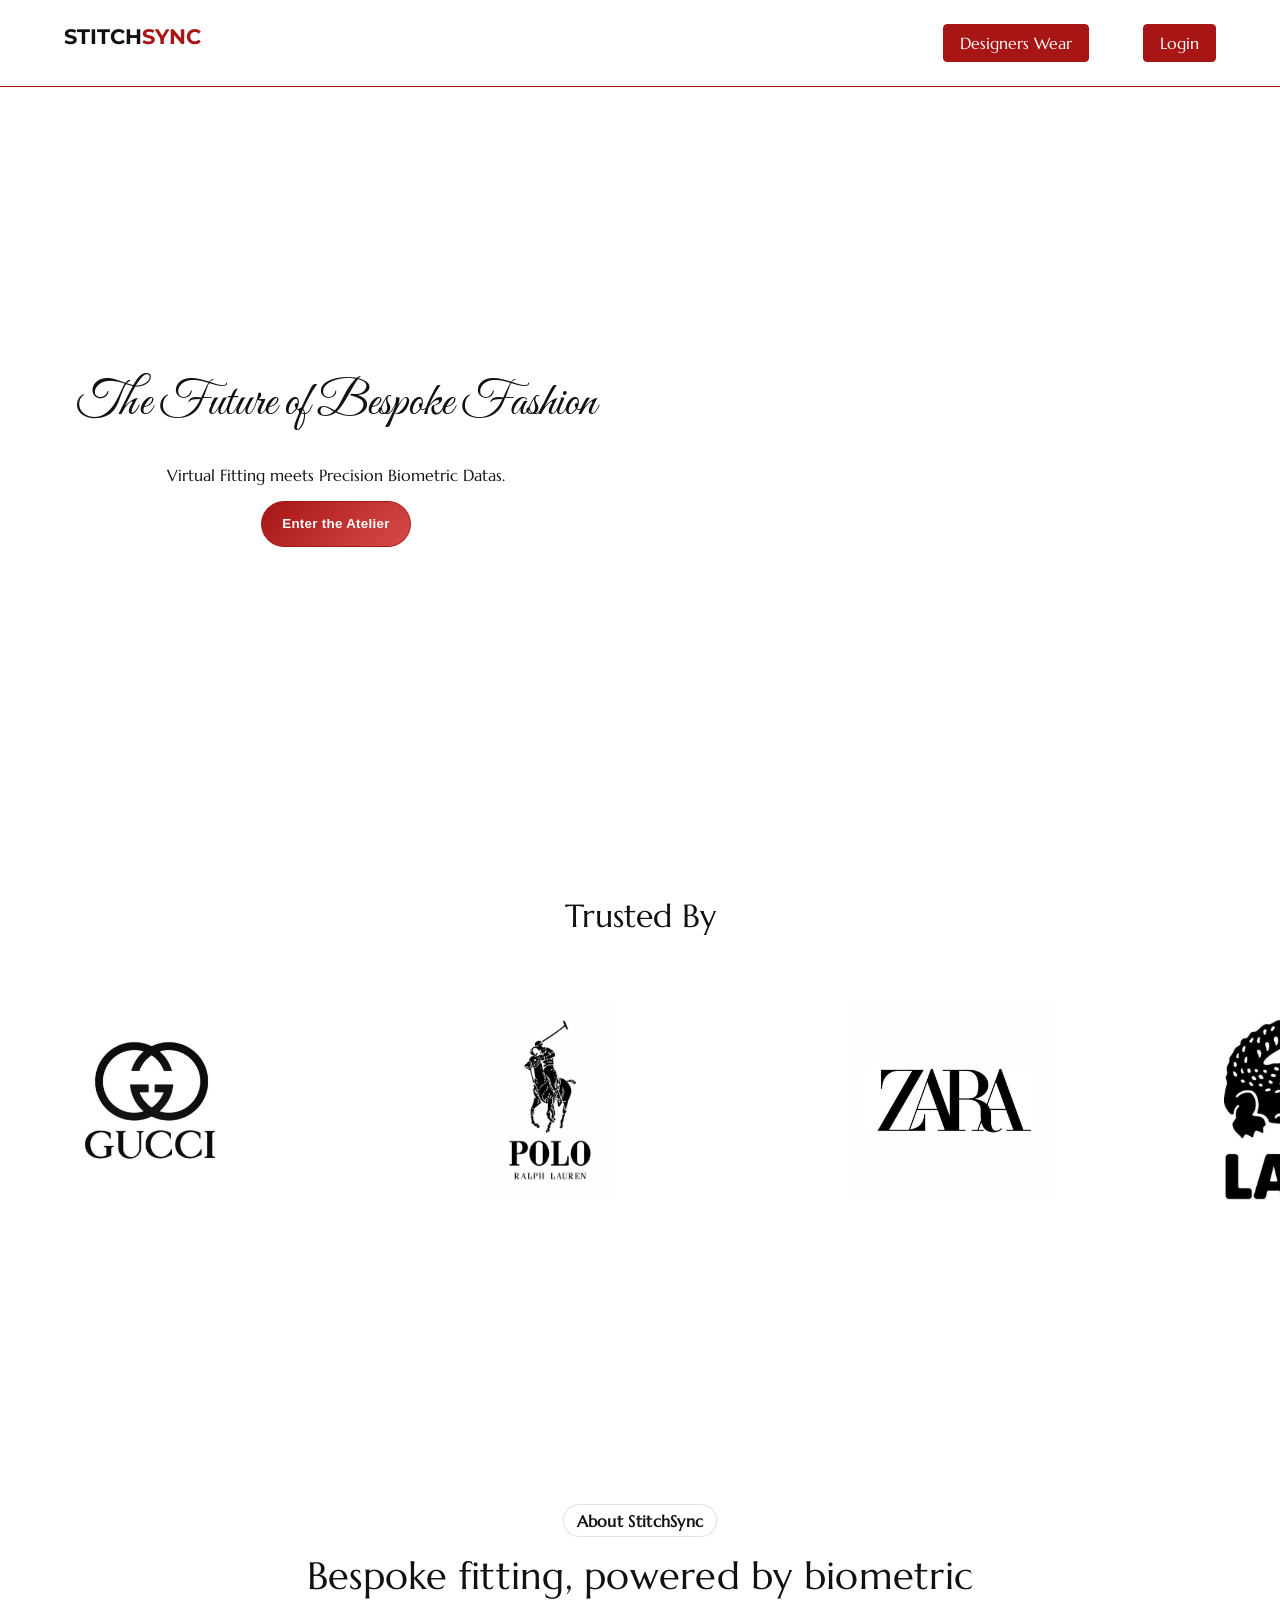
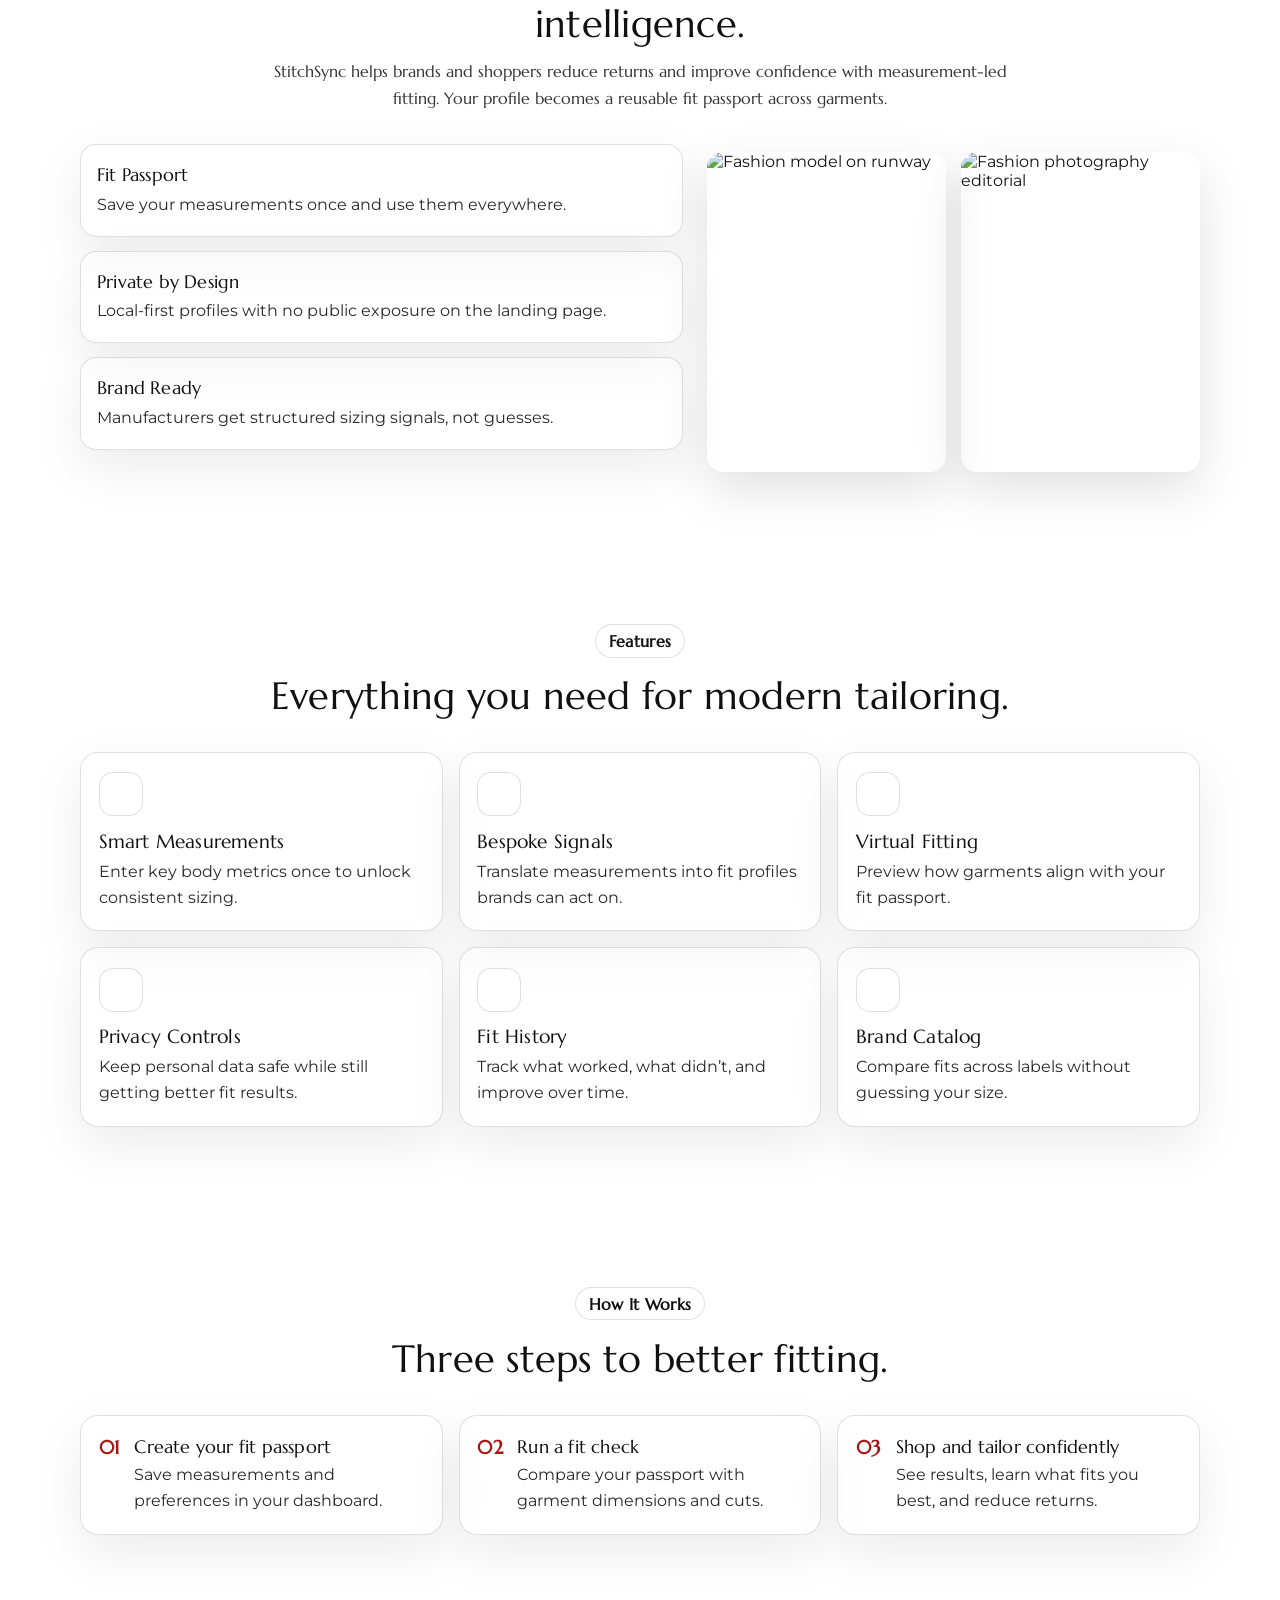
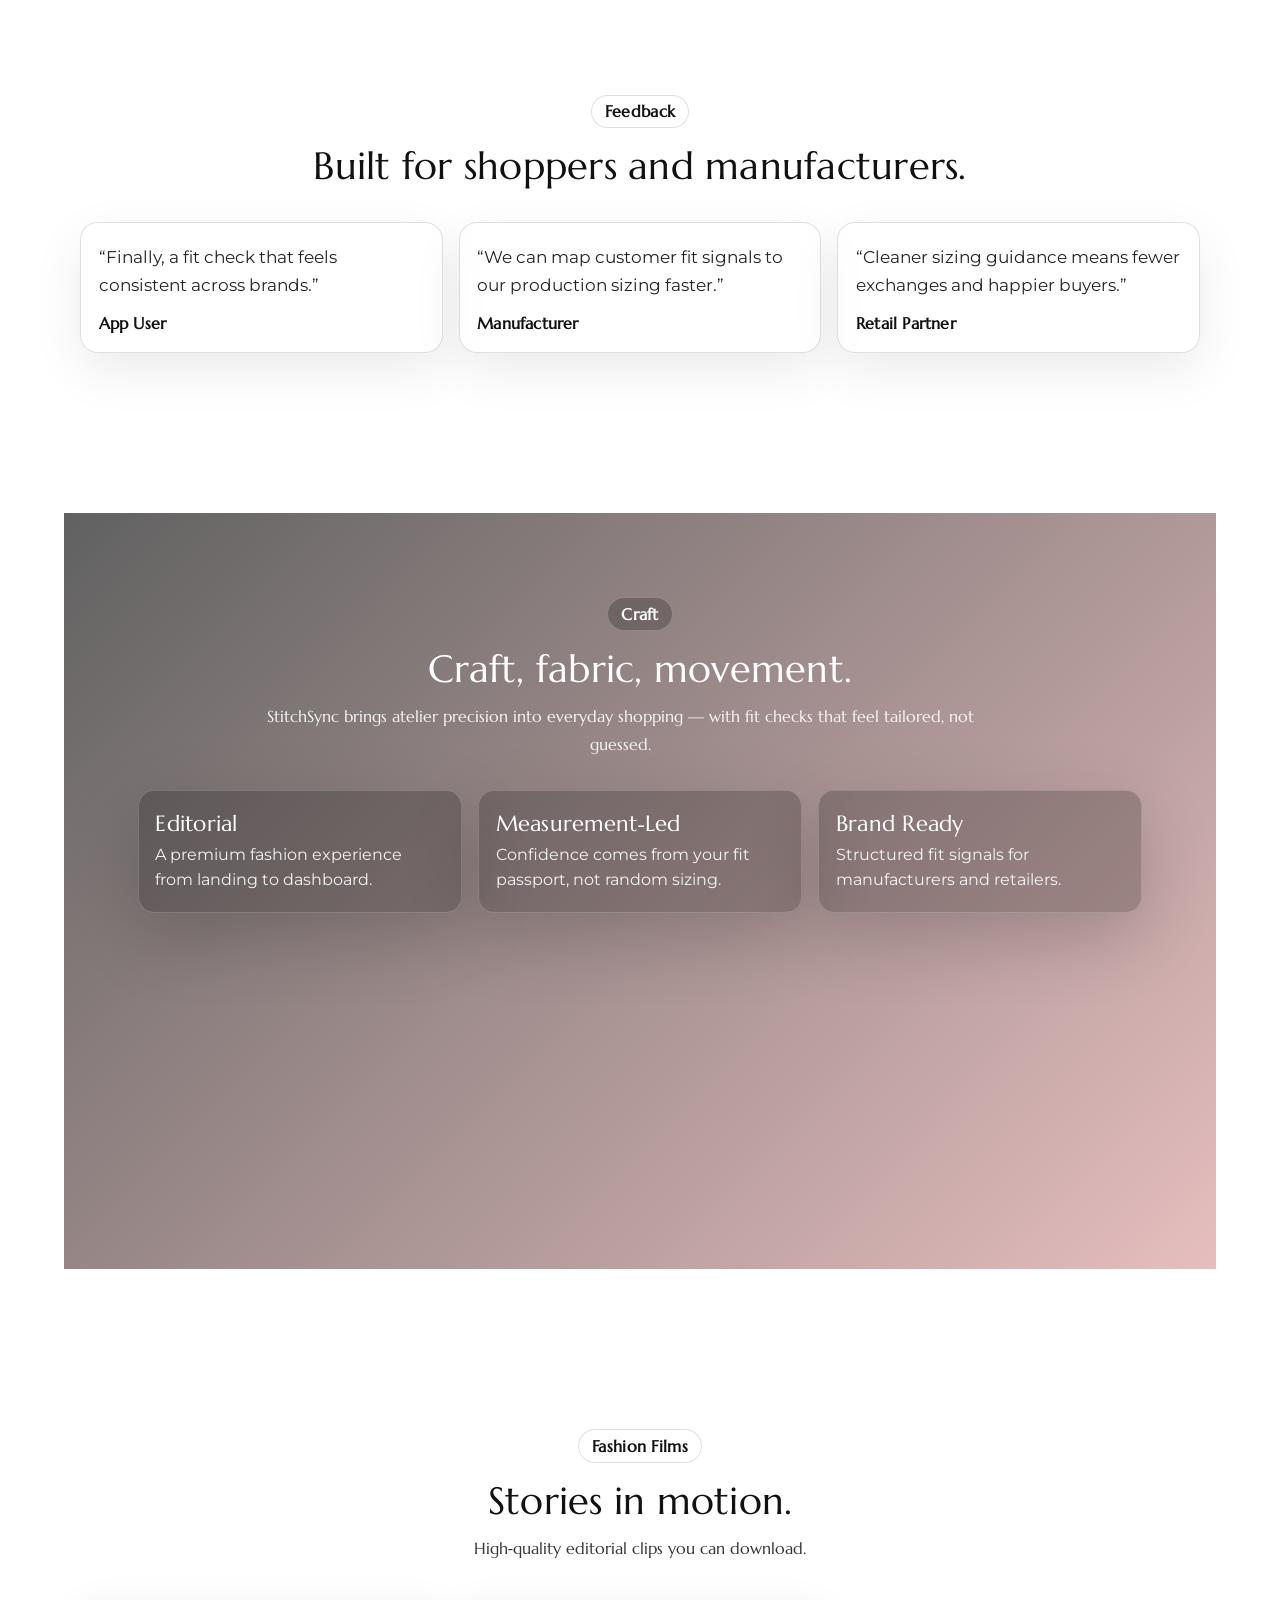
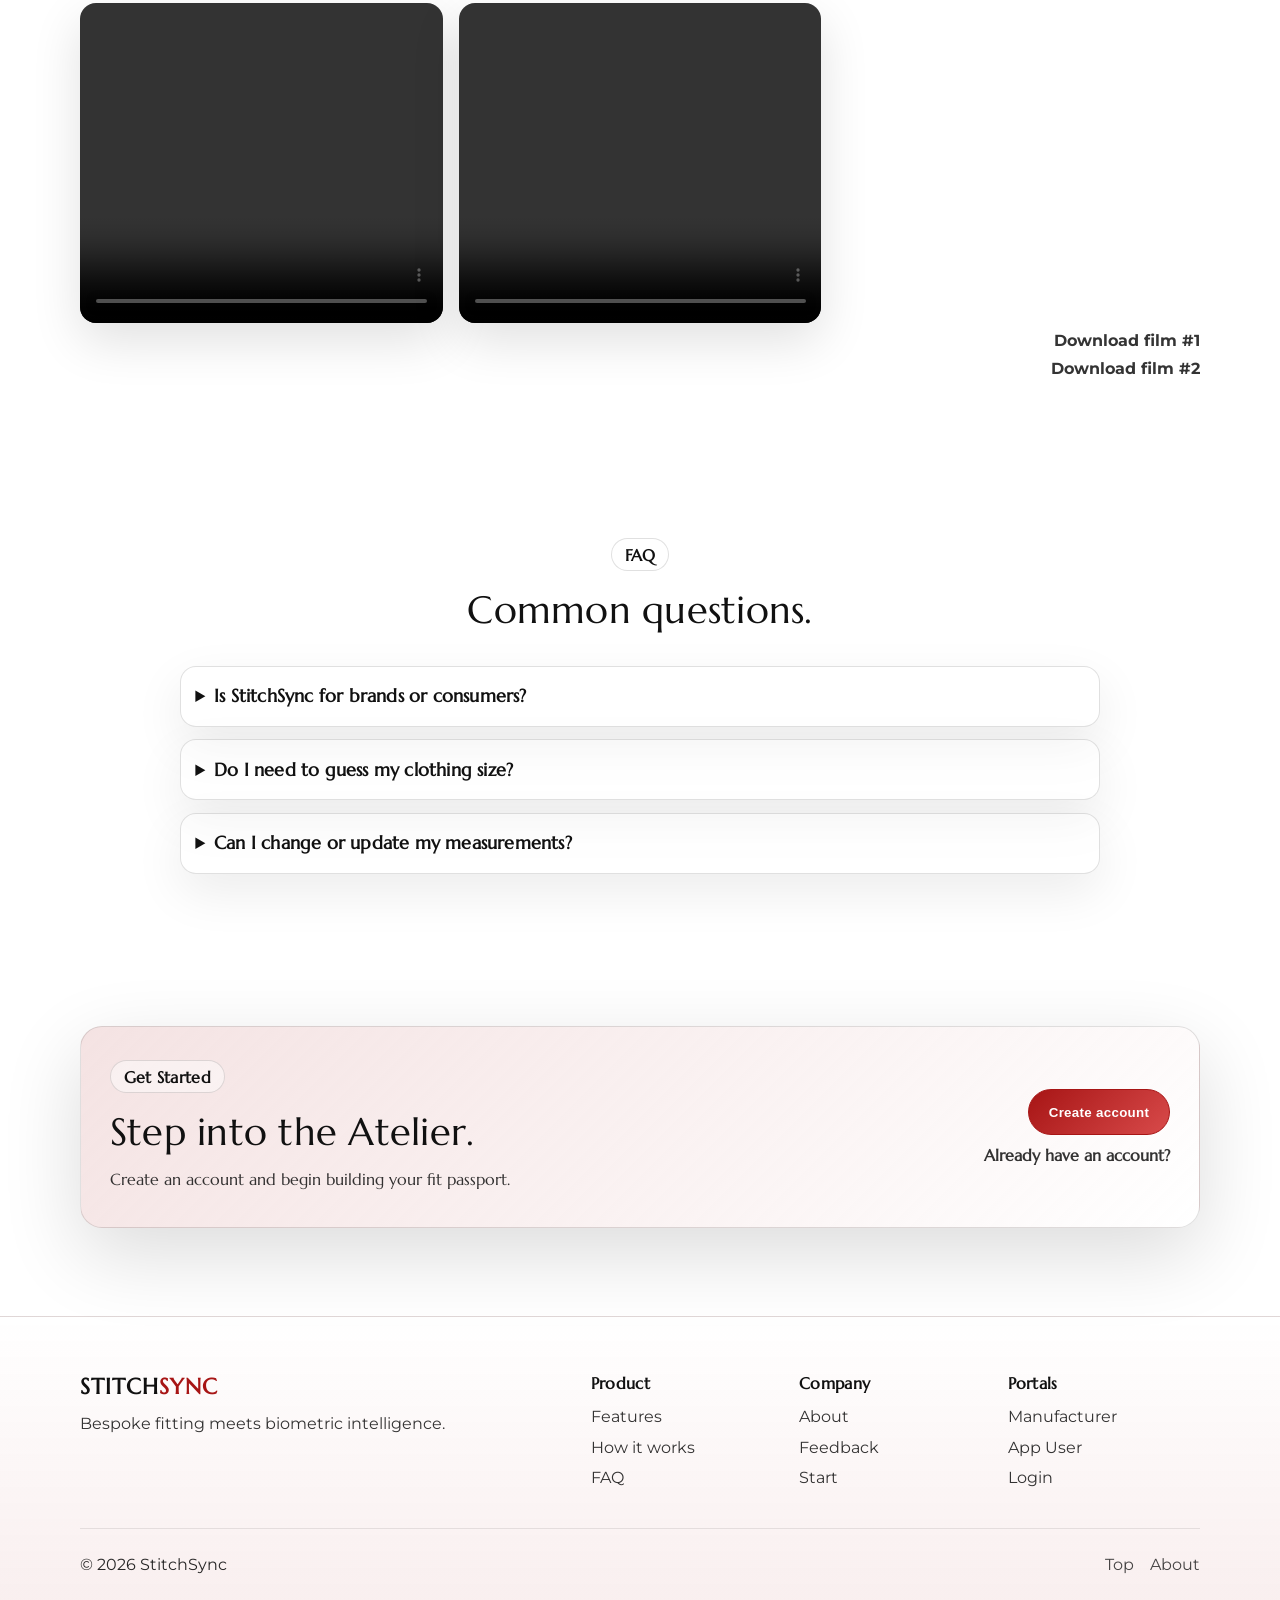
==== commit 07113652: "kk" ====
--- a/UI/index.html
+++ b/UI/index.html
@@ -15,6 +15,7 @@
 <link href="https://fonts.googleapis.com/css2?family=Marcellus&display=swap" rel="stylesheet">
 <link href="https://fonts.googleapis.com/css2?family=Great+Vibes&family=Marcellus&display=swap" rel="stylesheet">
 <link href="https://fonts.googleapis.com/css2?family=Montserrat:wght@400;600;700;800&display=swap" rel="stylesheet">
+<link href="https://cdn.jsdelivr.net/npm/remixicon@3.5.0/fonts/remixicon.css" rel="stylesheet">
 
 </head>
 
@@ -28,7 +29,7 @@
 <div class="nav-links">
 
 <a href="shop.html" class="login-btn marcellus-regular">Designers Wear</a>
-<button id="theme-toggle">🌙</button>
+<button id="theme-toggle" aria-label="Toggle theme"><i class="ri-moon-line"></i></button>
 <a href="userlogin.html" class="login-btn marcellus-regular">
 Login
 </a>
@@ -145,32 +146,32 @@
 
     <div class="feature-grid">
       <div class="feature" data-reveal>
-        <div class="feature-icon" aria-hidden="true">📏</div>
+        <div class="feature-icon" aria-hidden="true"><i class="ri-ruler-line"></i></div>
         <div class="feature-title marcellus-regular">Smart Measurements</div>
         <div class="feature-text">Enter key body metrics once to unlock consistent sizing.</div>
       </div>
       <div class="feature" data-reveal>
-        <div class="feature-icon" aria-hidden="true">🧵</div>
+        <div class="feature-icon" aria-hidden="true"><i class="ri-scissors-cut-line"></i></div>
         <div class="feature-title marcellus-regular">Bespoke Signals</div>
         <div class="feature-text">Translate measurements into fit profiles brands can act on.</div>
       </div>
       <div class="feature" data-reveal>
-        <div class="feature-icon" aria-hidden="true">🪞</div>
+        <div class="feature-icon" aria-hidden="true"><i class="ri-t-shirt-2-line"></i></div>
         <div class="feature-title marcellus-regular">Virtual Fitting</div>
         <div class="feature-text">Preview how garments align with your fit passport.</div>
       </div>
       <div class="feature" data-reveal>
-        <div class="feature-icon" aria-hidden="true">🔒</div>
+        <div class="feature-icon" aria-hidden="true"><i class="ri-shield-check-line"></i></div>
         <div class="feature-title marcellus-regular">Privacy Controls</div>
         <div class="feature-text">Keep personal data safe while still getting better fit results.</div>
       </div>
       <div class="feature" data-reveal>
-        <div class="feature-icon" aria-hidden="true">🕘</div>
+        <div class="feature-icon" aria-hidden="true"><i class="ri-time-line"></i></div>
         <div class="feature-title marcellus-regular">Fit History</div>
         <div class="feature-text">Track what worked, what didn’t, and improve over time.</div>
       </div>
       <div class="feature" data-reveal>
-        <div class="feature-icon" aria-hidden="true">🏷️</div>
+        <div class="feature-icon" aria-hidden="true"><i class="ri-price-tag-3-line"></i></div>
         <div class="feature-title marcellus-regular">Brand Catalog</div>
         <div class="feature-text">Compare fits across labels without guessing your size.</div>
       </div>
